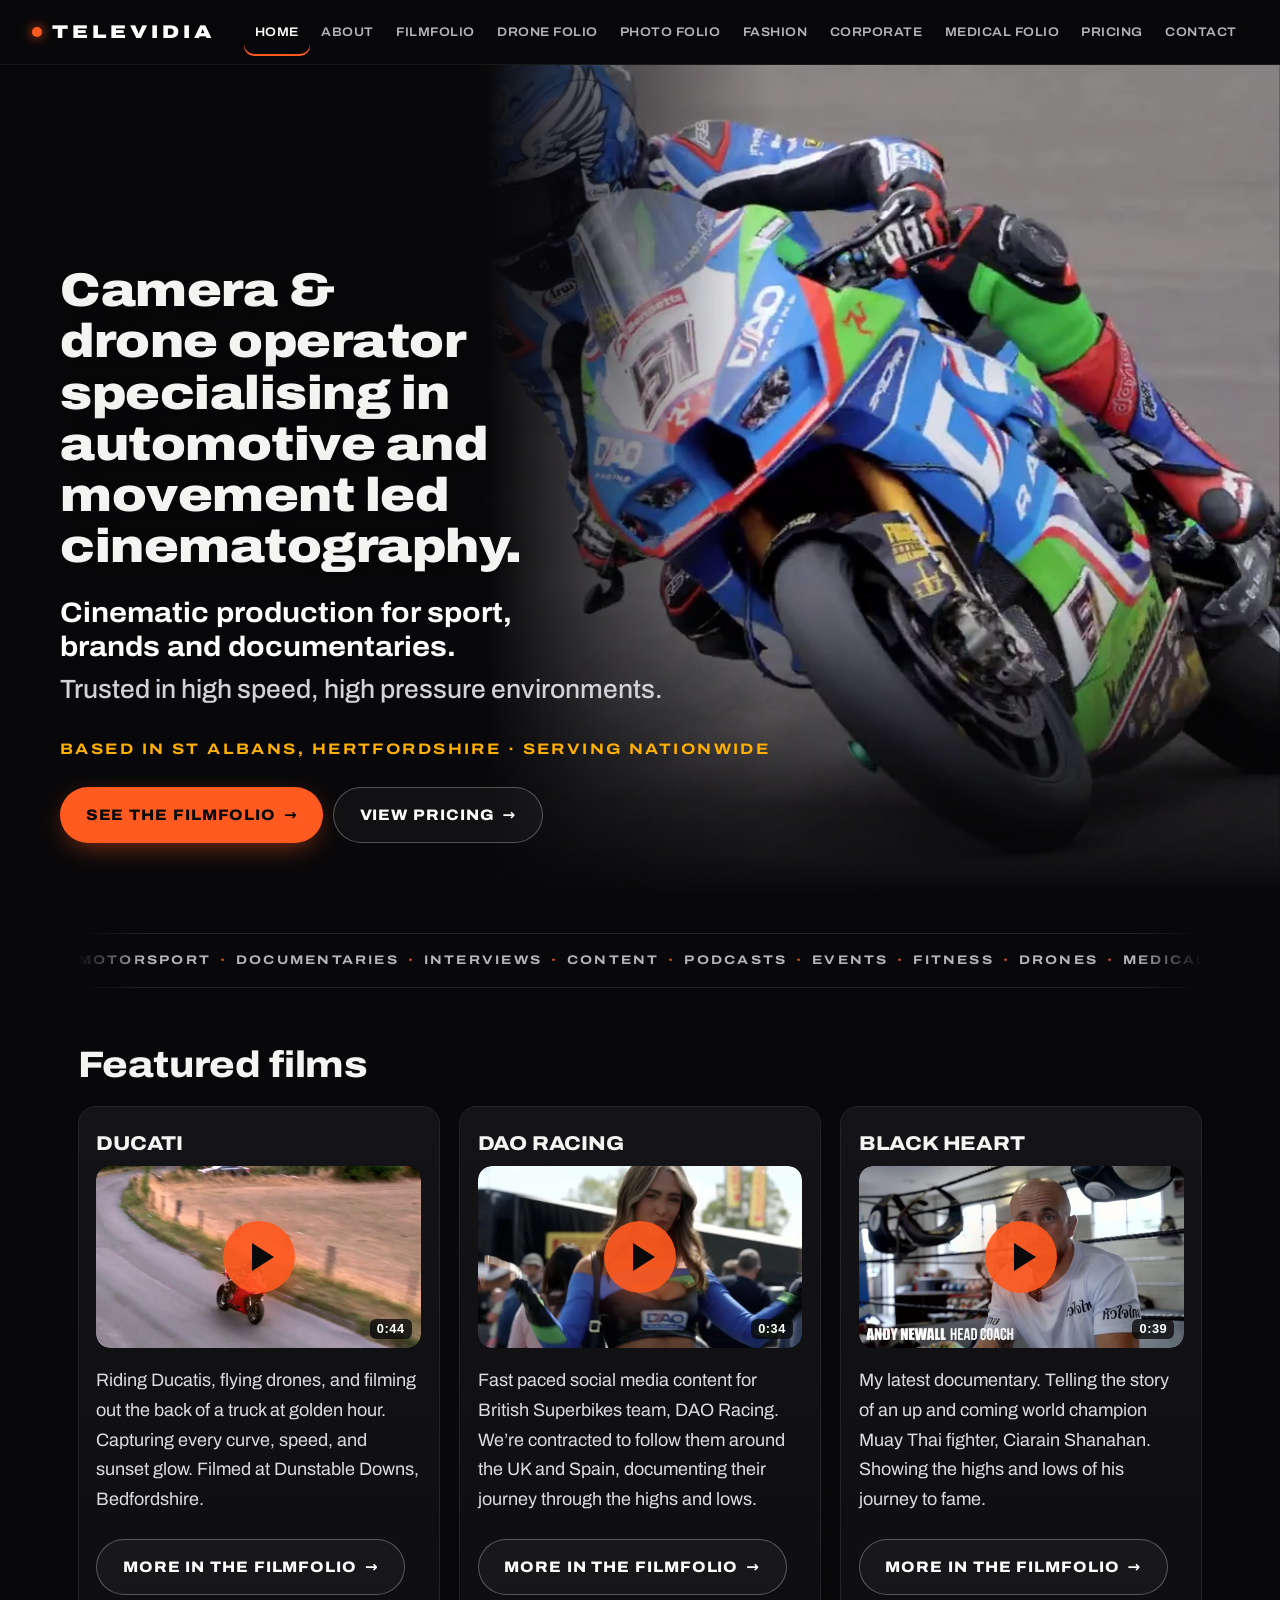
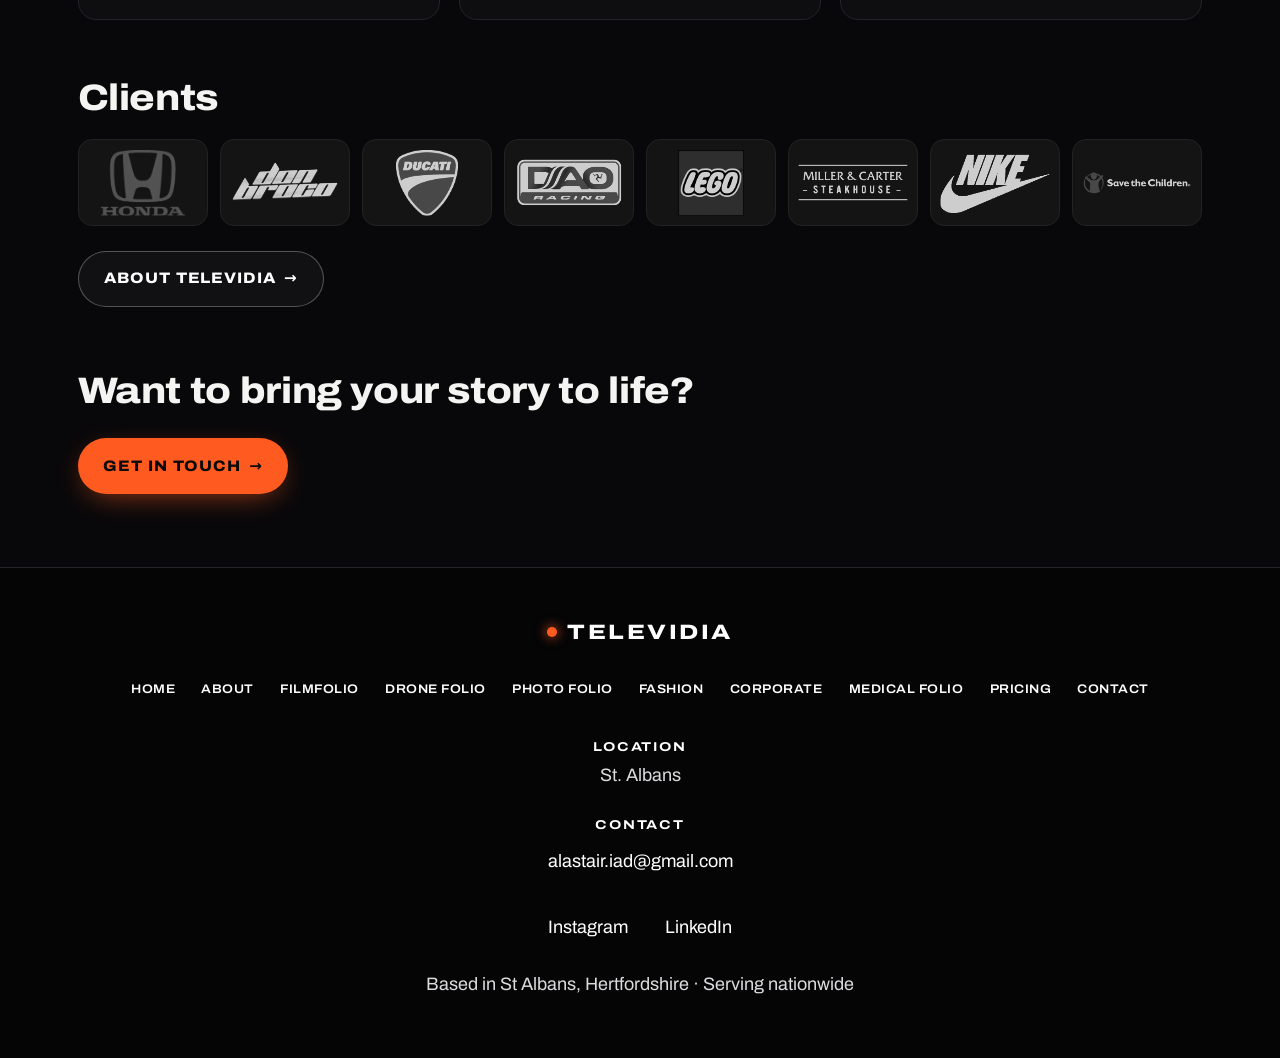
==== index.html @ 9fdba0b6 "Home: sharper 1600px desktop showreel (CRF 22, 3 MB) with a crossfaded seamless loop; phone reel loo" ====
<!doctype html>
<html lang="en-GB"><head><meta charset="utf-8">
<meta name="viewport" content="width=device-width,initial-scale=1">
<meta name="robots" content="noindex,nofollow">
<title>TELEVIDIA | Camera &amp; Drone Operator, St Albans</title><meta name="description" content="Camera &amp; drone operator specialising in automotive and movement led cinematography. Based in St Albans, Hertfordshire. Serving nationwide.">
<link rel="preload" href="fonts/archivo-var-latin.woff2" as="font" type="font/woff2" crossorigin><link rel="icon" href="favicon.svg" type="image/svg+xml"><link rel="icon" href="favicon.ico" sizes="32x32"><link rel="apple-touch-icon" href="apple-touch-icon.png"><meta name="theme-color" content="#08080a"><link rel="stylesheet" href="style.css"></head><body>
<header><a class="logo" href="index.html">TELEVIDIA</a><button class="menu-btn" aria-expanded="false" aria-controls="nav">Menu</button><nav id="nav"><a href="index.html" aria-current=page>Home</a><a href="about.html">About</a><a href="filmfolio.html">Filmfolio</a><a href="dronefolio.html">Drone Folio</a><a href="photofolio.html">Photo Folio</a><a href="fashion.html">Fashion</a><a href="corporate.html">Corporate</a><a href="medical.html">Medical Folio</a><a href="pricing.html">Pricing</a><a href="contact.html">Contact</a></nav></header>
<main><section class="hero"><picture><source media="(max-width:699px)" srcset="img/h/dao-hero-portrait-390.webp 390w, img/h/dao-hero-portrait-608.webp 608w" sizes="100vw"><img class="hero-img" src="img/h/dao-hero-1600.webp" srcset="img/h/dao-hero-960.webp 960w, img/h/dao-hero-1600.webp 1600w, img/h/dao-hero-1796.webp 1796w" sizes="100vw" alt="DAO Racing rider leaning into a corner, from the DAO Racing film" fetchpriority="high" data-parallax></picture><video class="hero-img hero-vid" muted loop playsinline preload="none" aria-hidden="true" tabindex="-1" data-parallax data-d="vid/hero-1600.mp4" data-m="vid/hero-432.mp4"></video><h1>Camera &amp; drone operator specialising in automotive and movement led cinematography.</h1>
<p>Cinematic production for sport, brands and documentaries.</p><p class="dk">Trusted in high speed, high pressure environments.</p>
<p class="dk"><strong>Based in St Albans, Hertfordshire · Serving nationwide</strong></p>
<p class="ctas"><a class="btn" href="filmfolio.html">See the Filmfolio</a><a class="btn alt" href="pricing.html">View pricing</a></p></section>
<div class="hero-more mb"><p>Trusted in high speed, high pressure environments.</p><p><strong>Based in St Albans, Hertfordshire · Serving nationwide</strong></p></div>
<p class="ticker"><span class="tk"><span>MOTORSPORT</span><span>DOCUMENTARIES</span><span>INTERVIEWS</span><span>CONTENT</span><span>PODCASTS</span><span>EVENTS</span><span>FITNESS</span><span>DRONES</span><span>MEDICAL</span><span>MUSIC VIDEOS</span><span>SURGICAL</span></span><span class="tk" aria-hidden="true"><span>MOTORSPORT</span><span>DOCUMENTARIES</span><span>INTERVIEWS</span><span>CONTENT</span><span>PODCASTS</span><span>EVENTS</span><span>FITNESS</span><span>DRONES</span><span>MEDICAL</span><span>MUSIC VIDEOS</span><span>SURGICAL</span></span></p><h2>Featured films</h2><div class="grid three swipe"><article class="card"><h3>DUCATI</h3><figure class="vid"><button type="button" class="play" data-hls="https://video.squarespace-cdn.com/content/v1/65ca7602ffe0b45e8ac0eb0a/61e1c468-16a9-4a8c-bca1-d8fa0ad6f551/playlist.m3u8" aria-label="Play film: DUCATI"><img src="img/v/61e1c468.webp" alt="" loading="lazy"><span class="pbtn" aria-hidden="true"></span><span class="rt"><span class="sr">Runtime </span>0:44</span></button></figure><p>Riding Ducatis, flying drones, and filming out the back of a truck at golden hour. Capturing every curve, speed, and sunset glow. Filmed at Dunstable Downs, Bedfordshire.</p><a class="btn alt" href="filmfolio.html#ducati">More in the Filmfolio</a></article><article class="card"><h3>DAO RACING</h3><figure class="vid"><button type="button" class="play" data-hls="https://video.squarespace-cdn.com/content/v1/65ca7602ffe0b45e8ac0eb0a/d75235c8-9ab8-4c36-8a42-52fb0134476e/playlist.m3u8" aria-label="Play film: DAO RACING"><img src="img/v/d75235c8.webp" alt="" loading="lazy"><span class="pbtn" aria-hidden="true"></span><span class="rt"><span class="sr">Runtime </span>0:34</span></button></figure><p>Fast paced social media content for British Superbikes team, DAO Racing. We’re contracted to follow them around the UK and Spain, documenting their journey through the highs and lows.</p><a class="btn alt" href="filmfolio.html#dao-racing">More in the Filmfolio</a></article><article class="card"><h3>BLACK HEART</h3><figure class="vid"><button type="button" class="play" data-hls="https://video.squarespace-cdn.com/content/v1/65ca7602ffe0b45e8ac0eb0a/2c492add-1ec2-42b2-8e9a-5308eb86bb9a/playlist.m3u8" aria-label="Play film: BLACK HEART"><img src="img/v/2c492add.webp" alt="" loading="lazy"><span class="pbtn" aria-hidden="true"></span><span class="rt"><span class="sr">Runtime </span>0:39</span></button></figure><p>My latest documentary. Telling the story of an up and coming world champion Muay Thai fighter, Ciarain Shanahan. Showing the highs and lows of his journey to fame.</p><a class="btn alt" href="filmfolio.html#black-heart">More in the Filmfolio</a></article></div><h2>Clients</h2><ul class="logos strip"><li><img src="img/honda-77a0.webp" alt="Honda" loading="lazy"></li><li><img src="img/don-broco-0eba.webp" alt="Don Broco" loading="lazy"></li><li><img src="img/ducati-red-logo-01ae.webp" alt="Ducati" loading="lazy"></li><li><img src="img/dao-8740.webp" alt="DAO" loading="lazy"></li><li><img src="img/lego-logo-svg-f697.webp" alt="LEGO" loading="lazy"></li><li><img src="img/miller-carter-logo-9831.webp" alt="Miller &amp; Carter" loading="lazy"></li><li><img src="img/nike-wht-ddf3.webp" alt="Nike" loading="lazy"></li><li><img src="img/stclogo-cd1c.webp" alt="Save the Children" loading="lazy"></li></ul><p><a class="btn alt" href="about.html">About TELEVIDIA</a></p><h2>Want to bring your story to life?</h2><p class="ctas"><a class="btn" href="contact.html">Get in touch</a></p></main>
<footer><a class="logo flogo" href="index.html">TELEVIDIA</a><nav class="fnav" aria-label="Footer"><a href="index.html">Home</a><a href="about.html">About</a><a href="filmfolio.html">Filmfolio</a><a href="dronefolio.html">Drone Folio</a><a href="photofolio.html">Photo Folio</a><a href="fashion.html">Fashion</a><a href="corporate.html">Corporate</a><a href="medical.html">Medical Folio</a><a href="pricing.html">Pricing</a><a href="contact.html">Contact</a></nav><p><strong>Location</strong><br>St. Albans</p><p><strong>Contact</strong><br><a href="mailto:alastair.iad@gmail.com">alastair.iad@gmail.com</a></p>
<p class="social"><a href="https://www.instagram.com/televidia_uk/">Instagram</a><a href="https://www.linkedin.com/in/alastair-dell-41767b195/">LinkedIn</a></p>
<p>Based in St Albans, Hertfordshire · Serving nationwide</p></footer>
<script>
(function(){var v=document.querySelector('.hero-vid');if(!v)return;var c=navigator.connection;if((c&&c.saveData)||matchMedia('(prefers-reduced-motion: reduce)').matches){v.remove();return}
function go(){v.src=matchMedia('(max-width:699px)').matches?v.dataset.m:v.dataset.d;v.muted=true;v.addEventListener('playing',function(){v.classList.add('on')},{once:true});var p=v.play();if(p&&p.catch)p.catch(function(){v.remove()})}
function idle(){'requestIdleCallback' in window?requestIdleCallback(go,{timeout:2000}):setTimeout(go,300)}
document.readyState==='complete'?idle():addEventListener('load',idle,{once:true})})();
document.querySelector('.menu-btn').onclick=function(){var o=document.body.classList.toggle('nav-open');this.setAttribute('aria-expanded',o)};
document.querySelectorAll('button.play').forEach(function(b){b.addEventListener('click',function(){var u=b.dataset.hls,v=document.createElement('video');v.controls=true;v.playsInline=true;v.autoplay=true;v.poster=b.querySelector('img').src;v.setAttribute('aria-label',b.getAttribute('aria-label').replace('Play film: ',''));
function nat(){v.src=u;v.play().catch(function(){})}
if(window.Hls){go()}else{var s=document.createElement('script');s.src='hls.light.min.js';s.onload=go;s.onerror=nat;document.head.appendChild(s)}
function go(){if(Hls.isSupported()){var h=new Hls();h.loadSource(u);h.attachMedia(v);h.on(Hls.Events.MANIFEST_PARSED,function(){v.play().catch(function(){})})}else if(v.canPlayType('application/vnd.apple.mpegurl')){nat()}}
b.replaceWith(v);v.focus();v.play&&v.play().catch(function(){})})});
</script><script>
(function(){var rm=window.matchMedia('(prefers-reduced-motion: reduce)');if(rm.matches||!('IntersectionObserver' in window))return;
var d=document.documentElement;d.classList.add('js-motion');
var els=document.querySelectorAll('main h2,main .card,main .vid,main>img,section>img,.gallery img,.logos li,.ticker,main>p,footer>p');
var io=new IntersectionObserver(function(es){es.forEach(function(e){if(e.isIntersecting){e.target.classList.add('in');io.unobserve(e.target)}})},{rootMargin:'0px',threshold:0});
els.forEach(function(el){if(el.closest('.hero'))return;var p=el.parentElement,i=Array.prototype.indexOf.call(p.children,el)%4;el.style.setProperty('--d',(i*.07)+'s');el.classList.add('rv');io.observe(el)});
var px=document.querySelectorAll('[data-parallax]'),tick=false;
function upd(){tick=false;var y=window.scrollY;px.forEach(function(el){if(y<innerHeight*1.2)el.style.transform='translate3d(0,'+(y*.25).toFixed(1)+'px,0)'})}
if(px.length){addEventListener('scroll',function(){if(!tick){tick=true;requestAnimationFrame(upd)}},{passive:true});upd()}
})();
</script>
</body></html>
---- style.css ----
@font-face{font-family:Archivo;src:url(fonts/archivo-var-latin.woff2) format("woff2");font-weight:400 900;font-stretch:62% 125%;font-display:swap}
:root{--bg:#08080a;--bg2:#111114;--line:#232329;--fg:#f4f4f2;--mut:#b4b4bb;--acc:#ff5a1f;--acc2:#ffb000;--r:14px;--ease:cubic-bezier(.2,.7,.2,1)}
*{box-sizing:border-box}html{-webkit-text-size-adjust:100%;overflow-x:clip;scroll-behavior:smooth}
body{margin:0;font:400 17px/1.65 Archivo,system-ui,-apple-system,Segoe UI,Roboto,sans-serif;background:var(--bg);color:var(--fg);overflow-wrap:break-word;overflow-x:clip;-webkit-font-smoothing:antialiased}
::selection{background:var(--acc);color:#000}
a{color:var(--acc2);text-underline-offset:.2em;transition:color .2s}a:hover{color:#fff}
:focus-visible{outline:3px solid var(--acc2);outline-offset:3px;border-radius:6px}
header{position:relative;z-index:20;background:rgba(8,8,10,.82);-webkit-backdrop-filter:blur(14px);backdrop-filter:blur(14px);padding:.5rem 1rem;border-bottom:1px solid rgba(255,255,255,.07);display:flex;align-items:center;justify-content:space-between;flex-wrap:wrap}
.logo{font-weight:900;font-stretch:125%;letter-spacing:.22em;text-decoration:none;color:#fff;font-size:1.15rem;display:inline-flex;align-items:center;min-height:48px}
.logo::before{content:"";width:10px;height:10px;border-radius:50%;background:var(--acc);margin-right:.6rem;box-shadow:0 0 12px var(--acc)}
.logo:hover{color:#fff}
nav{display:none;width:100%;flex-direction:column;gap:2px;padding:.5rem 0 .8rem}body.nav-open nav{display:flex}
nav a{color:var(--mut);text-decoration:none;padding:.6rem .9rem;border-radius:10px;min-height:48px;display:flex;align-items:center;font-weight:600;font-stretch:110%;letter-spacing:.04em;text-transform:uppercase;font-size:.9rem;transition:color .2s,background .2s}
nav a:hover{color:#fff;background:rgba(255,255,255,.06)}nav a[aria-current]{color:#fff;background:rgba(255,90,31,.14);box-shadow:inset 3px 0 0 var(--acc)}
.menu-btn{display:inline-flex;align-items:center;gap:.6rem;min-height:48px;min-width:48px;padding:0 1.1rem;font:inherit;font-weight:700;letter-spacing:.08em;text-transform:uppercase;font-size:.85rem;background:transparent;color:#fff;border:1px solid rgba(255,255,255,.2);border-radius:999px;cursor:pointer;transition:border-color .2s,background .2s}
.menu-btn::after{content:"";width:16px;height:10px;border-top:2px solid currentColor;border-bottom:2px solid currentColor;transition:transform .3s var(--ease)}
.menu-btn:hover{border-color:var(--acc)}body.nav-open .menu-btn::after{transform:scaleY(.2)}
main{max-width:1160px;margin:auto;padding:1.5rem 1.1rem 3rem}
h1,h2,h3{font-stretch:112%;line-height:1.08;letter-spacing:-.01em;margin:1.6em 0 .55em;text-wrap:balance}
h1{font-size:clamp(2.1rem,7.5vw,4.6rem);font-weight:900;margin-top:.6em}
h2{font-size:clamp(1.45rem,4.2vw,2.3rem);font-weight:800}h3{font-size:1.25rem;font-weight:800}
p,li{color:#dcdcdf}strong{color:#fff}
img{max-width:100%;height:auto;border-radius:var(--r);display:block}
main>img,section>img{width:100%;aspect-ratio:16/9;object-fit:cover;margin:1rem 0}
.btn{position:relative;display:inline-flex;align-items:center;justify-content:center;gap:.5rem;min-height:56px;padding:.9rem 1.6rem;background:var(--acc);color:#0a0a0a;font-weight:800;font-stretch:110%;letter-spacing:.06em;text-transform:uppercase;font-size:.95rem;text-decoration:none;border-radius:999px;width:100%;margin:.4rem 0;text-align:center;overflow:hidden;isolation:isolate;transition:transform .25s var(--ease),box-shadow .25s,background .25s,color .25s;box-shadow:0 8px 30px -10px rgba(255,90,31,.7)}
.btn::after{content:"→";transition:transform .25s var(--ease)}
.btn:hover{color:#0a0a0a;background:#ff7a45;transform:translateY(-2px);box-shadow:0 14px 40px -12px rgba(255,90,31,.9)}.btn:hover::after{transform:translateX(4px)}
.btn:active{transform:translateY(0) scale(.97)}
.btn.alt{background:rgba(255,255,255,.04);color:#fff;border:1px solid rgba(255,255,255,.28);box-shadow:none}
.btn.alt:hover{border-color:#fff;background:rgba(255,255,255,.1)}
.textlink{display:inline-flex;align-items:center;min-height:44px}
.ticker{font-size:.78rem;font-weight:700;font-stretch:120%;letter-spacing:.18em;color:var(--mut);border-block:1px solid var(--line);padding:1rem 0;margin:2.5rem 0}
.grid{display:grid;gap:1.2rem}
.card{position:relative;background:linear-gradient(180deg,#141418,#0e0e11);border:1px solid var(--line);padding:1.1rem;border-radius:calc(var(--r) + 4px);min-width:0;transition:transform .35s var(--ease),border-color .35s,box-shadow .35s}
.card:hover{border-color:rgba(255,90,31,.45);box-shadow:0 20px 50px -25px rgba(255,90,31,.45)}
.card h2,.card h3{margin-top:.4em}.card img{margin:.6rem 0}
.vid{margin:0 0 .8rem;border-radius:var(--r);overflow:hidden;background:#000}
.vid video,.vid iframe{width:100%;aspect-ratio:16/9;height:auto;border:0;background:#000;display:block}
.gallery{display:grid;grid-template-columns:repeat(2,minmax(0,1fr));gap:.6rem;margin:1.2rem 0}
.gallery img{width:100%;aspect-ratio:4/5;object-fit:cover;transition:transform .5s var(--ease),filter .5s;filter:saturate(.92)}
.gallery img:hover{transform:scale(1.025);filter:saturate(1.1)}
.logos{list-style:none;padding:0;display:grid;grid-template-columns:repeat(3,minmax(0,1fr));gap:.7rem}.logos li{min-width:0}
.logos img{width:100%;max-width:160px;margin:auto;background:#151519;border:1px solid var(--line);padding:.6rem;aspect-ratio:3/2;object-fit:contain;filter:grayscale(1) brightness(1.15);opacity:.8;transition:filter .3s,opacity .3s}
.logos img:hover{filter:none;opacity:1}
.hero-img{width:100%;aspect-ratio:16/9;object-fit:cover;margin:.5rem 0 1rem}
footer{border-top:1px solid var(--line);padding:2.5rem 1rem;text-align:center;color:var(--mut);background:#050506}
footer strong{font-stretch:120%;letter-spacing:.14em;text-transform:uppercase;font-size:.8rem;color:#fff}
footer a{display:inline-flex;align-items:center;justify-content:center;min-height:48px;padding:0 .9rem;color:#fff;text-decoration:none;border-radius:999px;transition:background .2s,color .2s}
footer a:hover{background:rgba(255,255,255,.08);color:var(--acc2)}.social{display:flex;justify-content:center;gap:.5rem;flex-wrap:wrap}
@media(hover:none){.card:hover{box-shadow:none}.btn:hover{transform:none}}
@media(min-width:700px){.btn{width:auto;margin-right:.6rem}.grid{grid-template-columns:repeat(2,minmax(0,1fr))}.grid.three{grid-template-columns:repeat(3,minmax(0,1fr))}.logos{grid-template-columns:repeat(5,minmax(0,1fr))}.logos.strip{grid-template-columns:repeat(8,minmax(0,1fr))}.gallery{grid-template-columns:repeat(4,minmax(0,1fr))}body{font-size:18px}}
@media(min-width:1100px){header{position:sticky;top:0;padding:.5rem 2rem;flex-wrap:nowrap}.menu-btn{display:none}nav{display:flex;flex-direction:row;width:auto;padding:0;gap:0}nav a{font-size:.78rem;padding:.5rem .7rem}nav a[aria-current]{box-shadow:inset 0 -2px 0 var(--acc);background:transparent}}
.hero{position:relative;isolation:isolate;margin:-1.5rem calc(50% - 50vw) 0;padding:0 1.1rem 2.5rem;min-height:min(92svh,900px);display:flex;flex-direction:column;justify-content:flex-end;overflow:hidden}
.hero>*:not(.hero-img){max-width:1160px;width:100%;margin-inline:auto}
.hero .hero-img{position:absolute;inset:0;width:100%;height:115%;max-width:none;aspect-ratio:auto;object-fit:cover;margin:0;border-radius:0;z-index:-2;will-change:transform}
.hero::before{content:"";position:absolute;inset:0;z-index:-1;background:linear-gradient(180deg,rgba(8,8,10,.35) 0%,rgba(8,8,10,.15) 35%,rgba(8,8,10,.85) 72%,var(--bg) 100%),radial-gradient(120% 80% at 0% 100%,rgba(255,90,31,.18),transparent 60%)}
.hero h1{font-size:clamp(2rem,6.6vw,4.4rem);max-width:17ch;margin:0 0 .5em;text-shadow:0 2px 30px rgba(0,0,0,.5)}
.hero p{font-size:1.05rem;margin:.2em 0}.hero .ctas{margin-top:1.2rem}
.banner{position:relative;height:clamp(240px,48vw,520px);overflow:hidden;isolation:isolate}
.banner img{position:absolute;inset:0;width:100%;height:118%;max-width:none;object-fit:cover;border-radius:0;will-change:transform}
.banner::after{content:"";position:absolute;inset:0;background:linear-gradient(180deg,rgba(8,8,10,.25),rgba(8,8,10,.55) 55%,var(--bg))}
main.has-banner{position:relative;margin-top:calc(-1 * clamp(110px,16vw,220px))}
main.has-banner>h1:first-child{margin-top:0;text-shadow:0 2px 30px rgba(0,0,0,.6)}
.hero h1{font-size:clamp(2rem,6vw,4.2rem)}
.hero h1+p{font-size:clamp(1.45rem,3.3vw,2.2rem);font-weight:700;font-stretch:108%;line-height:1.2;color:#fff;margin:0 0 .35em;max-width:26ch;text-wrap:balance}
.hero h1+p+p{font-size:clamp(1.2rem,2.5vw,1.65rem);font-weight:500;line-height:1.3;color:#d2d2d8;margin:0 0 1.1em}
.hero h1+p+p+p{font-size:clamp(.8rem,1.4vw,.95rem);font-stretch:118%;letter-spacing:.16em;text-transform:uppercase;color:var(--acc2);margin:0}
.hero h1+p+p+p strong{color:inherit}
.play{position:relative;display:block;width:100%;padding:0;border:0;background:#000;cursor:pointer;aspect-ratio:16/9;overflow:hidden;border-radius:var(--r)}
.play img{width:100%;height:100%;object-fit:cover;margin:0;border-radius:0;transition:transform .6s var(--ease),filter .4s}
.pbtn{position:absolute;left:50%;top:50%;width:72px;height:72px;margin:-36px 0 0 -36px;border-radius:50%;background:rgba(255,90,31,.92);box-shadow:0 10px 40px -8px rgba(255,90,31,.8);transition:transform .3s var(--ease),background .3s}
.pbtn::after{content:"";position:absolute;left:29px;top:22px;border-style:solid;border-width:14px 0 14px 22px;border-color:transparent transparent transparent #0a0a0a}
.play:hover img{transform:scale(1.04);filter:brightness(1.1)}.play:hover .pbtn{transform:scale(1.1);background:#ff7a45}.play:active .pbtn{transform:scale(.95)}
.js-motion .rv{opacity:0;transform:translateY(28px);transition:opacity .8s var(--ease),transform .8s var(--ease);transition-delay:var(--d,0s)}
.js-motion .rv.in{opacity:1;transform:none}
.js-motion .hero>*:not(.hero-img){animation:rise 1s var(--ease) both}
.js-motion .hero>*:nth-child(3){animation-delay:.08s}.js-motion .hero>*:nth-child(4){animation-delay:.16s}.js-motion .hero>*:nth-child(5){animation-delay:.24s}.js-motion .hero>*:nth-child(6){animation-delay:.32s}
@keyframes rise{from{opacity:0;transform:translateY(24px)}to{opacity:1;transform:none}}
@media(prefers-reduced-motion:reduce){html{scroll-behavior:auto}*,*::before,*::after{animation:none!important;transition:none!important}.js-motion .rv{opacity:1;transform:none}[data-parallax]{transform:none!important}}

.ticker{display:flex;flex-wrap:nowrap;white-space:nowrap;overflow-x:auto;scrollbar-width:none;gap:0;-webkit-overflow-scrolling:touch}
.ticker::-webkit-scrollbar{display:none}
.ticker span+span::before{content:"\00B7";margin:0 .7em;color:var(--acc)}
.play.tall{aspect-ratio:9/16}
.vid.tall{max-width:300px;margin-inline:auto}
@media(min-width:700px){.tallcard{grid-column:1/-1;display:grid;grid-template-columns:260px 1fr;gap:1.5rem;align-items:center}.tallcard .vid.tall{margin:0;max-width:none}}
.card{transition:transform .35s ease,border-color .3s,box-shadow .3s}
.card .play img{transition:transform .6s ease}
@media(hover:hover){.card:hover,.js-motion .card.rv.in:hover{transform:translateY(-4px)}.card:hover .play img{transform:scale(1.05)}}
footer .flogo{font-size:1.3rem;font-weight:800;letter-spacing:.12em}
.fnav{display:flex;flex-wrap:wrap;justify-content:center;gap:.25rem;margin:.6rem 0 1rem}
@media(max-width:699px){.grid.three.swipe{display:flex;overflow-x:auto;scroll-snap-type:x mandatory;gap:1rem;padding-bottom:.6rem;margin-inline:-1rem;padding-inline:1rem;scroll-padding-inline:1rem}
.grid.three.swipe>*{flex:0 0 82%;scroll-snap-align:start}}

@media(max-width:699px){.hero::before{background:linear-gradient(180deg,rgba(8,8,10,.45) 0%,rgba(8,8,10,.55) 18%,rgba(8,8,10,.86) 40%,rgba(8,8,10,.94) 65%,var(--bg) 100%)}.hero .hero-img{object-position:50% 0;height:62%}.hero h1{text-shadow:0 2px 18px rgba(0,0,0,.85)}}
.ticker{display:flex;overflow:hidden;white-space:nowrap;-webkit-mask:linear-gradient(90deg,transparent,#000 6%,#000 94%,transparent)}
.ticker .tk{display:flex;flex:none;animation:tk 60s linear infinite}
.ticker .tk span::after{content:"\00B7";margin:0 .7em;color:var(--acc)}
.ticker .tk span+span::before{content:none}
@keyframes tk{to{transform:translateX(-100%)}}
@media(prefers-reduced-motion:reduce){.ticker{flex-wrap:wrap;white-space:normal;-webkit-mask:none}.ticker .tk{flex-wrap:wrap;animation:none}.ticker .tk[aria-hidden]{display:none}.ticker .tk span:last-child::after{content:none}}
.ticker .tk+.tk::before{content:none}
@media(prefers-reduced-motion:reduce){.ticker .tk{flex:1 1 100%;justify-content:center;row-gap:.3em}}
@media(max-width:699px){.hero::before{background:linear-gradient(180deg,rgba(8,8,10,.4) 0%,rgba(8,8,10,.78) 20%,rgba(8,8,10,.9) 38%,rgba(8,8,10,.95) 65%,var(--bg) 100%)}}

/* r4 hero */
.hero>picture{display:contents}
.hero::before{background:linear-gradient(180deg,rgba(8,8,10,.25) 0%,transparent 22%,transparent 50%,rgba(8,8,10,.7) 78%,var(--bg) 100%)!important}
.hero-more{margin:1.2rem 0 0}.hero-more p{margin:.2em 0}.hero-more p:first-child{font-size:1.2rem;font-weight:500;color:#d2d2d8}
.hero-more strong{font-size:.85rem;font-stretch:118%;letter-spacing:.16em;text-transform:uppercase;color:var(--acc2)}
@media(min-width:700px){.mb{display:none}
.hero .hero-img{left:34%;width:66%;object-position:50% 30%}
.hero::before{background:linear-gradient(90deg,var(--bg) 0%,var(--bg) 33%,rgba(8,8,10,.6) 42%,transparent 58%),linear-gradient(180deg,transparent 60%,var(--bg) 100%)!important}
.hero h1{max-width:12ch;font-size:clamp(2rem,4.6vw,3.6rem)}.hero h1+p{max-width:22ch}}
@media(max-width:699px){.dk{display:none}.hero .hero-img{height:100%;object-position:50% 0}
.hero::before{background:linear-gradient(180deg,transparent 0%,transparent 45%,rgba(8,8,10,.75) 68%,var(--bg) 96%)!important}
.hero h1{text-shadow:0 2px 14px rgba(0,0,0,.7)}}
@media(min-width:700px){.hero>h1:not(.hero-img),.hero>h1+p:not(.hero-img){max-width:12ch;margin-left:max(0px,calc((100% - 1160px)/2));margin-right:auto}.hero>h1+p:not(.hero-img){max-width:24ch}
.hero::before{background:linear-gradient(90deg,var(--bg) 0%,rgba(8,8,10,.92) 30%,rgba(8,8,10,.5) 44%,transparent 62%),linear-gradient(180deg,transparent 60%,var(--bg) 100%)!important}}
@media(max-width:699px){.hero::before{background:linear-gradient(180deg,transparent 0%,transparent 30%,rgba(8,8,10,.6) 46%,rgba(8,8,10,.85) 70%,var(--bg) 96%)!important}}
@media(min-width:700px){.hero>h1:not(.hero-img){max-width:min(46vw,600px);font-size:clamp(2rem,3.7vw,3.3rem);hyphens:none;overflow-wrap:normal}.hero>h1+p:not(.hero-img){max-width:min(44vw,560px);font-size:clamp(1.3rem,2.2vw,1.8rem)}.hero .hero-img{left:38%;width:62%}}
@media(min-width:700px){.hero::before{background:linear-gradient(90deg,var(--bg) 0%,var(--bg) 38%,rgba(8,8,10,.55) 47%,transparent 60%),linear-gradient(180deg,transparent 62%,var(--bg) 100%)!important}}

.play{position:relative}.rt{position:absolute;right:.6rem;bottom:.6rem;background:rgba(8,8,10,.78);color:#fff;font-size:.8rem;font-weight:600;letter-spacing:.04em;padding:.2em .55em;border-radius:6px;font-variant-numeric:tabular-nums}
.sr{position:absolute;width:1px;height:1px;overflow:hidden;clip:rect(0 0 0 0);white-space:nowrap}
@media(min-width:700px){.grid{grid-auto-flow:dense}.tallcard{grid-column:2;grid-row:2/span 2;display:flex;flex-direction:column;justify-content:center}.tallcard .vid.tall{max-width:330px;margin:0 auto}}
@media(max-width:699px){.fnav{display:grid;grid-template-columns:1fr 1fr;gap:.1rem .5rem;max-width:360px;margin-inline:auto}.fnav a{justify-content:flex-start;padding:0 .6rem}}
@media(min-width:700px){.tallcard .vid.tall{width:100%}.tallcard .play.tall{width:100%}}
.vid.tall video{width:100%;height:auto;aspect-ratio:9/16;object-fit:cover}

.hero .hero-vid{opacity:0;transition:opacity .8s ease;pointer-events:none}.hero .hero-vid.on{opacity:1}
@media(prefers-reduced-motion:reduce){.hero .hero-vid{display:none}}
@media(min-width:700px){.hero>h1:not(.hero-img){max-width:min(46vw,520px)}}
@media(max-width:699px){.hero::before{background:linear-gradient(180deg,transparent 0%,transparent 26%,rgba(8,8,10,.68) 42%,rgba(8,8,10,.9) 64%,var(--bg) 92%)!important}}
@media(min-width:700px){.tallcard{justify-content:flex-start}.tallcard .vid.tall{max-width:none;width:100%;flex:1 1 0;min-height:0;display:flex}.tallcard .play.tall{aspect-ratio:auto;height:100%}.tallcard .vid.tall video{aspect-ratio:auto;height:100%;object-fit:contain}}
@media(max-width:699px){.hero::before{background:linear-gradient(180deg,rgba(8,8,10,.3) 0%,rgba(8,8,10,.5) 28%,rgba(8,8,10,.82) 42%,rgba(8,8,10,.92) 62%,var(--bg) 92%)!important}}
@keyframes rise2{from{opacity:.6;transform:translateY(8px)}to{opacity:1;transform:none}}
.js-motion .hero>*:not(.hero-img){animation:rise2 .3s ease-out both}
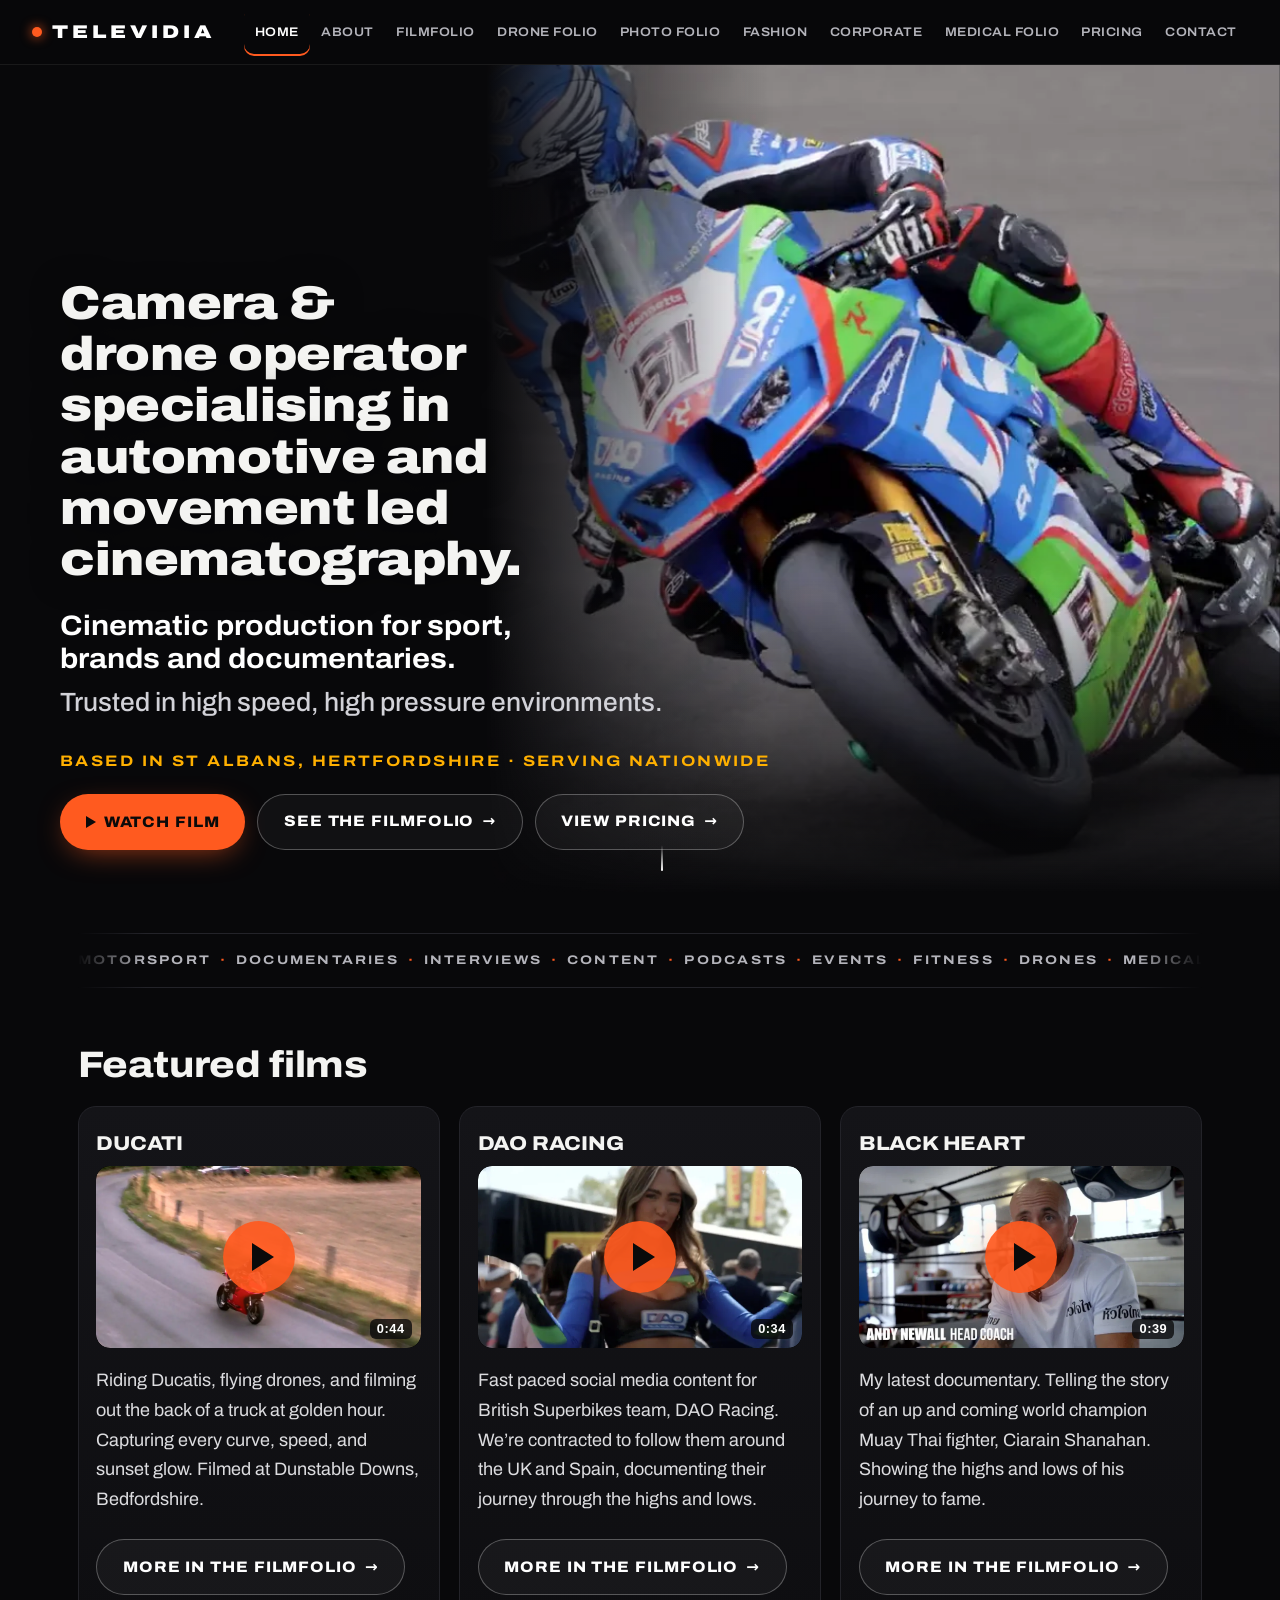
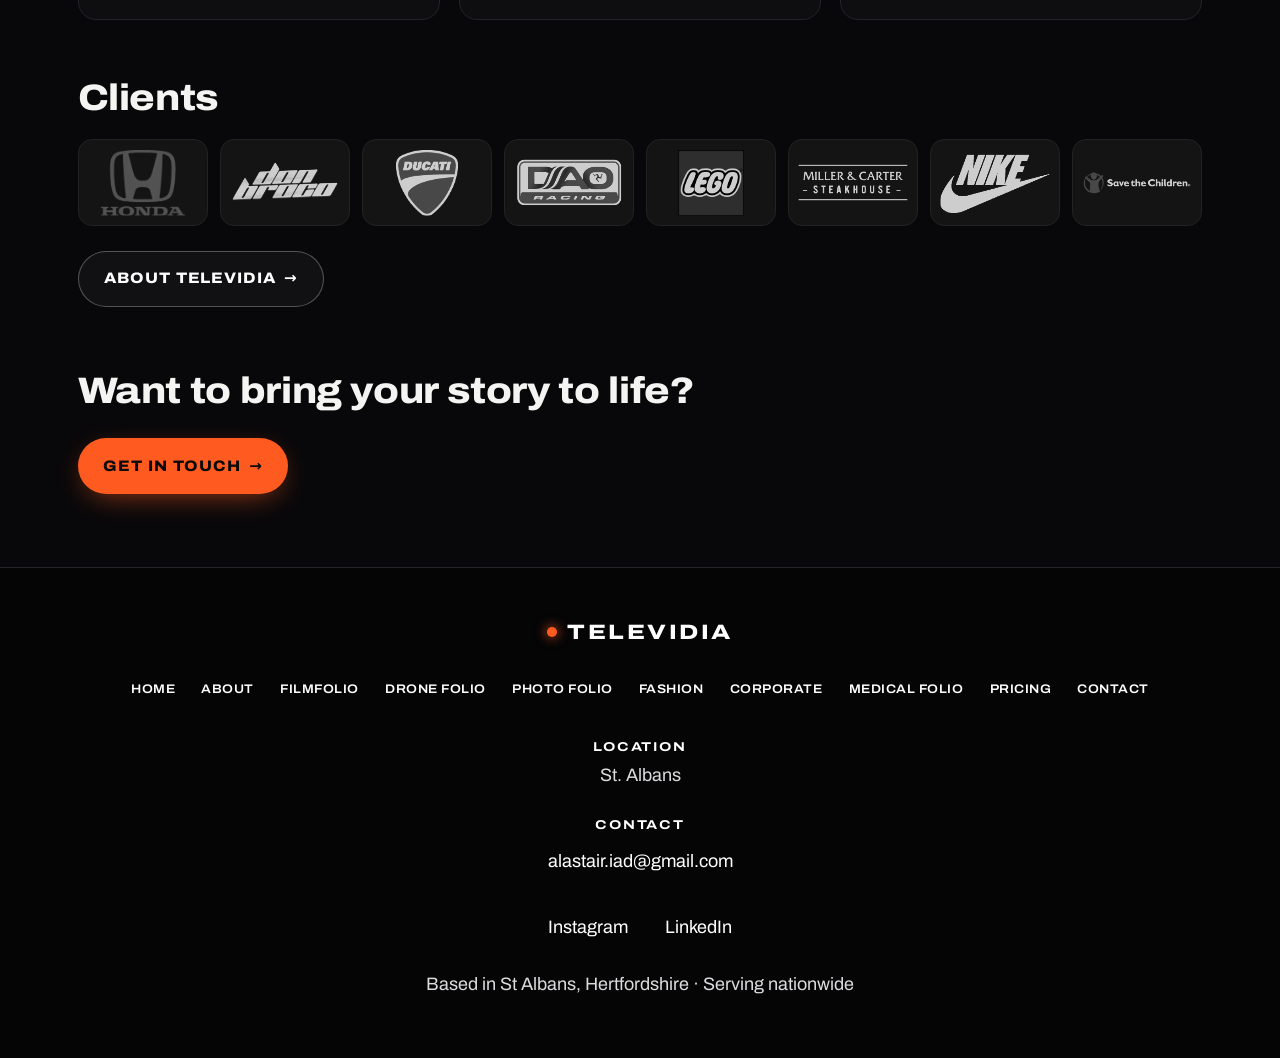
==== commit 30f90321: "Home: Watch film button opens the DAO Racing film full screen with sound, scroll cue; Drone Folio de" ====
--- a/index.html
+++ b/index.html
@@ -5,26 +5,32 @@
 <title>TELEVIDIA | Camera &amp; Drone Operator, St Albans</title><meta name="description" content="Camera &amp; drone operator specialising in automotive and movement led cinematography. Based in St Albans, Hertfordshire. Serving nationwide.">
 <link rel="preload" href="fonts/archivo-var-latin.woff2" as="font" type="font/woff2" crossorigin><link rel="icon" href="favicon.svg" type="image/svg+xml"><link rel="icon" href="favicon.ico" sizes="32x32"><link rel="apple-touch-icon" href="apple-touch-icon.png"><meta name="theme-color" content="#08080a"><link rel="stylesheet" href="style.css"></head><body>
 <header><a class="logo" href="index.html">TELEVIDIA</a><button class="menu-btn" aria-expanded="false" aria-controls="nav">Menu</button><nav id="nav"><a href="index.html" aria-current=page>Home</a><a href="about.html">About</a><a href="filmfolio.html">Filmfolio</a><a href="dronefolio.html">Drone Folio</a><a href="photofolio.html">Photo Folio</a><a href="fashion.html">Fashion</a><a href="corporate.html">Corporate</a><a href="medical.html">Medical Folio</a><a href="pricing.html">Pricing</a><a href="contact.html">Contact</a></nav></header>
-<main><section class="hero"><picture><source media="(max-width:699px)" srcset="img/h/dao-hero-portrait-390.webp 390w, img/h/dao-hero-portrait-608.webp 608w" sizes="100vw"><img class="hero-img" src="img/h/dao-hero-1600.webp" srcset="img/h/dao-hero-960.webp 960w, img/h/dao-hero-1600.webp 1600w, img/h/dao-hero-1796.webp 1796w" sizes="100vw" alt="DAO Racing rider leaning into a corner, from the DAO Racing film" fetchpriority="high" data-parallax></picture><video class="hero-img hero-vid" muted loop playsinline preload="none" aria-hidden="true" tabindex="-1" data-parallax data-d="vid/hero-1600.mp4" data-m="vid/hero-432.mp4"></video><h1>Camera &amp; drone operator specialising in automotive and movement led cinematography.</h1>
+<main><section class="hero"><picture><source media="(max-width:699px)" srcset="img/h/dao-hero-portrait-390.webp 390w, img/h/dao-hero-portrait-608.webp 608w" sizes="100vw"><img class="hero-img" src="img/h/dao-hero-1600.webp" srcset="img/h/dao-hero-960.webp 960w, img/h/dao-hero-1600.webp 1600w, img/h/dao-hero-1796.webp 1796w" sizes="100vw" alt="DAO Racing rider leaning into a corner, from the DAO Racing film" fetchpriority="high" data-parallax></picture><video class="hero-img hero-vid" muted loop playsinline preload="none" aria-hidden="true" tabindex="-1" data-parallax data-av1="vid/hero-1920-av1.mp4" data-d="vid/hero-1920.mp4" data-m="vid/hero-432.mp4"></video><h1>Camera &amp; drone operator specialising in automotive and movement led cinematography.</h1>
 <p>Cinematic production for sport, brands and documentaries.</p><p class="dk">Trusted in high speed, high pressure environments.</p>
 <p class="dk"><strong>Based in St Albans, Hertfordshire · Serving nationwide</strong></p>
-<p class="ctas"><a class="btn" href="filmfolio.html">See the Filmfolio</a><a class="btn alt" href="pricing.html">View pricing</a></p></section>
-<div class="hero-more mb"><p>Trusted in high speed, high pressure environments.</p><p><strong>Based in St Albans, Hertfordshire · Serving nationwide</strong></p></div>
+<p class="ctas"><button type="button" class="btn watch" data-hls="https://video.squarespace-cdn.com/content/v1/65ca7602ffe0b45e8ac0eb0a/d75235c8-9ab8-4c36-8a42-52fb0134476e/playlist.m3u8" data-title="DAO Racing film">Watch film</button><a class="btn alt" href="filmfolio.html">See the Filmfolio</a><a class="btn alt" href="pricing.html">View pricing</a></p><a class="cue" href="#after-hero" aria-label="Scroll to content"><span aria-hidden="true"></span></a></section>
+<div id="after-hero"></div><div class="hero-more mb"><p>Trusted in high speed, high pressure environments.</p><p><strong>Based in St Albans, Hertfordshire · Serving nationwide</strong></p></div>
 <p class="ticker"><span class="tk"><span>MOTORSPORT</span><span>DOCUMENTARIES</span><span>INTERVIEWS</span><span>CONTENT</span><span>PODCASTS</span><span>EVENTS</span><span>FITNESS</span><span>DRONES</span><span>MEDICAL</span><span>MUSIC VIDEOS</span><span>SURGICAL</span></span><span class="tk" aria-hidden="true"><span>MOTORSPORT</span><span>DOCUMENTARIES</span><span>INTERVIEWS</span><span>CONTENT</span><span>PODCASTS</span><span>EVENTS</span><span>FITNESS</span><span>DRONES</span><span>MEDICAL</span><span>MUSIC VIDEOS</span><span>SURGICAL</span></span></p><h2>Featured films</h2><div class="grid three swipe"><article class="card"><h3>DUCATI</h3><figure class="vid"><button type="button" class="play" data-hls="https://video.squarespace-cdn.com/content/v1/65ca7602ffe0b45e8ac0eb0a/61e1c468-16a9-4a8c-bca1-d8fa0ad6f551/playlist.m3u8" aria-label="Play film: DUCATI"><img src="img/v/61e1c468.webp" alt="" loading="lazy"><span class="pbtn" aria-hidden="true"></span><span class="rt"><span class="sr">Runtime </span>0:44</span></button></figure><p>Riding Ducatis, flying drones, and filming out the back of a truck at golden hour. Capturing every curve, speed, and sunset glow. Filmed at Dunstable Downs, Bedfordshire.</p><a class="btn alt" href="filmfolio.html#ducati">More in the Filmfolio</a></article><article class="card"><h3>DAO RACING</h3><figure class="vid"><button type="button" class="play" data-hls="https://video.squarespace-cdn.com/content/v1/65ca7602ffe0b45e8ac0eb0a/d75235c8-9ab8-4c36-8a42-52fb0134476e/playlist.m3u8" aria-label="Play film: DAO RACING"><img src="img/v/d75235c8.webp" alt="" loading="lazy"><span class="pbtn" aria-hidden="true"></span><span class="rt"><span class="sr">Runtime </span>0:34</span></button></figure><p>Fast paced social media content for British Superbikes team, DAO Racing. We’re contracted to follow them around the UK and Spain, documenting their journey through the highs and lows.</p><a class="btn alt" href="filmfolio.html#dao-racing">More in the Filmfolio</a></article><article class="card"><h3>BLACK HEART</h3><figure class="vid"><button type="button" class="play" data-hls="https://video.squarespace-cdn.com/content/v1/65ca7602ffe0b45e8ac0eb0a/2c492add-1ec2-42b2-8e9a-5308eb86bb9a/playlist.m3u8" aria-label="Play film: BLACK HEART"><img src="img/v/2c492add.webp" alt="" loading="lazy"><span class="pbtn" aria-hidden="true"></span><span class="rt"><span class="sr">Runtime </span>0:39</span></button></figure><p>My latest documentary. Telling the story of an up and coming world champion Muay Thai fighter, Ciarain Shanahan. Showing the highs and lows of his journey to fame.</p><a class="btn alt" href="filmfolio.html#black-heart">More in the Filmfolio</a></article></div><h2>Clients</h2><ul class="logos strip"><li><img src="img/honda-77a0.webp" alt="Honda" loading="lazy"></li><li><img src="img/don-broco-0eba.webp" alt="Don Broco" loading="lazy"></li><li><img src="img/ducati-red-logo-01ae.webp" alt="Ducati" loading="lazy"></li><li><img src="img/dao-8740.webp" alt="DAO" loading="lazy"></li><li><img src="img/lego-logo-svg-f697.webp" alt="LEGO" loading="lazy"></li><li><img src="img/miller-carter-logo-9831.webp" alt="Miller &amp; Carter" loading="lazy"></li><li><img src="img/nike-wht-ddf3.webp" alt="Nike" loading="lazy"></li><li><img src="img/stclogo-cd1c.webp" alt="Save the Children" loading="lazy"></li></ul><p><a class="btn alt" href="about.html">About TELEVIDIA</a></p><h2>Want to bring your story to life?</h2><p class="ctas"><a class="btn" href="contact.html">Get in touch</a></p></main>
 <footer><a class="logo flogo" href="index.html">TELEVIDIA</a><nav class="fnav" aria-label="Footer"><a href="index.html">Home</a><a href="about.html">About</a><a href="filmfolio.html">Filmfolio</a><a href="dronefolio.html">Drone Folio</a><a href="photofolio.html">Photo Folio</a><a href="fashion.html">Fashion</a><a href="corporate.html">Corporate</a><a href="medical.html">Medical Folio</a><a href="pricing.html">Pricing</a><a href="contact.html">Contact</a></nav><p><strong>Location</strong><br>St. Albans</p><p><strong>Contact</strong><br><a href="mailto:alastair.iad@gmail.com">alastair.iad@gmail.com</a></p>
 <p class="social"><a href="https://www.instagram.com/televidia_uk/">Instagram</a><a href="https://www.linkedin.com/in/alastair-dell-41767b195/">LinkedIn</a></p>
 <p>Based in St Albans, Hertfordshire · Serving nationwide</p></footer>
 <script>
 (function(){var v=document.querySelector('.hero-vid');if(!v)return;var c=navigator.connection;if((c&&c.saveData)||matchMedia('(prefers-reduced-motion: reduce)').matches){v.remove();return}
-function go(){v.src=matchMedia('(max-width:699px)').matches?v.dataset.m:v.dataset.d;v.muted=true;v.addEventListener('playing',function(){v.classList.add('on')},{once:true});var p=v.play();if(p&&p.catch)p.catch(function(){v.remove()})}
+function go(){if(matchMedia('(max-width:699px)').matches){v.src=v.dataset.m}else{[[v.dataset.av1,'video/mp4; codecs="av01.0.08M.10"'],[v.dataset.d,'video/mp4; codecs="avc1.640028"']].forEach(function(x){var s=document.createElement('source');s.src=x[0];s.type=x[1];v.appendChild(s)});v.load()}v.muted=true;v.addEventListener('playing',function(){v.classList.add('on')},{once:true});var p=v.play();if(p&&p.catch)p.catch(function(){v.remove()})}
 function idle(){'requestIdleCallback' in window?requestIdleCallback(go,{timeout:2000}):setTimeout(go,300)}
 document.readyState==='complete'?idle():addEventListener('load',idle,{once:true})})();
 document.querySelector('.menu-btn').onclick=function(){var o=document.body.classList.toggle('nav-open');this.setAttribute('aria-expanded',o)};
-document.querySelectorAll('button.play').forEach(function(b){b.addEventListener('click',function(){var u=b.dataset.hls,v=document.createElement('video');v.controls=true;v.playsInline=true;v.autoplay=true;v.poster=b.querySelector('img').src;v.setAttribute('aria-label',b.getAttribute('aria-label').replace('Play film: ',''));
-function nat(){v.src=u;v.play().catch(function(){})}
-if(window.Hls){go()}else{var s=document.createElement('script');s.src='hls.light.min.js';s.onload=go;s.onerror=nat;document.head.appendChild(s)}
-function go(){if(Hls.isSupported()){var h=new Hls();h.loadSource(u);h.attachMedia(v);h.on(Hls.Events.MANIFEST_PARSED,function(){v.play().catch(function(){})})}else if(v.canPlayType('application/vnd.apple.mpegurl')){nat()}}
-b.replaceWith(v);v.focus();v.play&&v.play().catch(function(){})})});
+function attach(v,u){function nat(){v.src=u;v.play().catch(function(){})}
+function go(){if(Hls.isSupported()){var h=new Hls();h.loadSource(u);h.attachMedia(v);h.on(Hls.Events.MANIFEST_PARSED,function(){v.play().catch(function(){})});v._h=h}else if(v.canPlayType('application/vnd.apple.mpegurl')){nat()}}
+if(window.Hls){go()}else{var s=document.createElement('script');s.src='hls.light.min.js';s.onload=go;s.onerror=nat;document.head.appendChild(s)}}
+document.querySelectorAll('button.play').forEach(function(b){b.addEventListener('click',function(){var v=document.createElement('video');v.controls=true;v.playsInline=true;v.autoplay=true;v.poster=b.querySelector('img').src;v.setAttribute('aria-label',b.getAttribute('aria-label').replace('Play film: ',''));
+attach(v,b.dataset.hls);b.replaceWith(v);v.focus();v.play&&v.play().catch(function(){})})});
+document.querySelectorAll('.watch').forEach(function(b){b.addEventListener('click',function(){var hv=document.querySelector('.hero-vid');hv&&hv.pause();var d=document.createElement('div');d.className='lb';d.setAttribute('role','dialog');d.setAttribute('aria-modal','true');d.setAttribute('aria-label',b.dataset.title);var c=document.createElement('button');c.type='button';c.className='lb-x';c.setAttribute('aria-label','Close film');c.textContent='×';var v=document.createElement('video');v.controls=true;v.playsInline=true;v.autoplay=true;v.setAttribute('aria-label',b.dataset.title);d.appendChild(v);d.appendChild(c);document.body.appendChild(d);document.body.classList.add('lb-open');
+function close(){if(!d.parentNode)return;v.pause();v._h&&v._h.destroy();d.remove();document.body.classList.remove('lb-open');document.removeEventListener('keydown',k);if(document.fullscreenElement)document.exitFullscreen().catch(function(){});hv&&hv.play().catch(function(){});b.focus()}
+function k(e){if(e.key==='Escape')close()}
+c.onclick=close;document.addEventListener('keydown',k);document.addEventListener('fullscreenchange',function f(){if(!document.fullscreenElement){document.removeEventListener('fullscreenchange',f);close()}});
+attach(v,b.dataset.hls);if(d.requestFullscreen)d.requestFullscreen().catch(function(){});c.focus();v.play().catch(function(){})})});
+document.querySelectorAll('.dgrid .card>p').forEach(function(p){p.classList.add('cl');if(p.scrollHeight<=p.clientHeight+2){p.classList.remove('cl');return}var m=document.createElement('button');m.type='button';m.className='more';m.textContent='More';m.setAttribute('aria-expanded','false');m.onclick=function(){var o=p.classList.toggle('cl');m.textContent=o?'More':'Less';m.setAttribute('aria-expanded',!o)};p.after(m)});
 </script><script>
 (function(){var rm=window.matchMedia('(prefers-reduced-motion: reduce)');if(rm.matches||!('IntersectionObserver' in window))return;
 var d=document.documentElement;d.classList.add('js-motion');
--- a/style.css
+++ b/style.css
@@ -136,3 +136,17 @@
 @media(max-width:699px){.hero::before{background:linear-gradient(180deg,rgba(8,8,10,.3) 0%,rgba(8,8,10,.5) 28%,rgba(8,8,10,.82) 42%,rgba(8,8,10,.92) 62%,var(--bg) 92%)!important}}
 @keyframes rise2{from{opacity:.6;transform:translateY(8px)}to{opacity:1;transform:none}}
 .js-motion .hero>*:not(.hero-img){animation:rise2 .3s ease-out both}
+button.btn{font-family:inherit;border:0;cursor:pointer}
+.btn.watch::after{content:none}.btn.watch::before{content:"";width:0;height:0;border-style:solid;border-width:.42em 0 .42em .7em;border-color:transparent transparent transparent currentColor}
+@media(min-width:700px){.hero .ctas{display:flex;flex-wrap:wrap;gap:.75rem}.hero .ctas .btn{width:auto;margin:0}}
+.hero .cue{position:absolute;left:50%;bottom:.6rem;transform:translateX(-50%);width:44px;height:44px;display:flex;align-items:flex-start;justify-content:center;max-width:none;margin:0;opacity:.7}
+.hero .cue span{width:2px;height:26px;margin-top:6px;border-radius:2px;background:linear-gradient(180deg,transparent,#fff);animation:cue 2.2s ease-in-out infinite}
+@keyframes cue{0%{transform:translateY(-6px);opacity:0}40%{opacity:1}100%{transform:translateY(8px);opacity:0}}
+@media(prefers-reduced-motion:reduce){.hero .cue span{animation:none}}
+@media(max-width:699px){.hero .cue{display:none}}
+.lb{position:fixed;inset:0;z-index:1000;background:#000;display:flex;align-items:center;justify-content:center}.lb video{width:100%;height:100%;max-height:100vh;object-fit:contain;aspect-ratio:auto}
+.lb-x{position:absolute;top:.75rem;right:.75rem;width:48px;height:48px;border-radius:50%;border:1px solid rgba(255,255,255,.35);background:rgba(8,8,10,.7);color:#fff;font-size:1.8rem;line-height:1;cursor:pointer}
+body.lb-open{overflow:hidden}
+.dgrid .card>p.cl{display:-webkit-box;-webkit-line-clamp:3;-webkit-box-orient:vertical;overflow:hidden}
+.dgrid .more{min-height:44px;min-width:44px;padding:0 .2rem;background:none;border:0;color:var(--acc2);font:inherit;font-weight:700;letter-spacing:.06em;text-transform:uppercase;font-size:.8rem;cursor:pointer;align-self:flex-start}
+.dgrid .more:focus-visible{outline:2px solid var(--acc);outline-offset:2px}
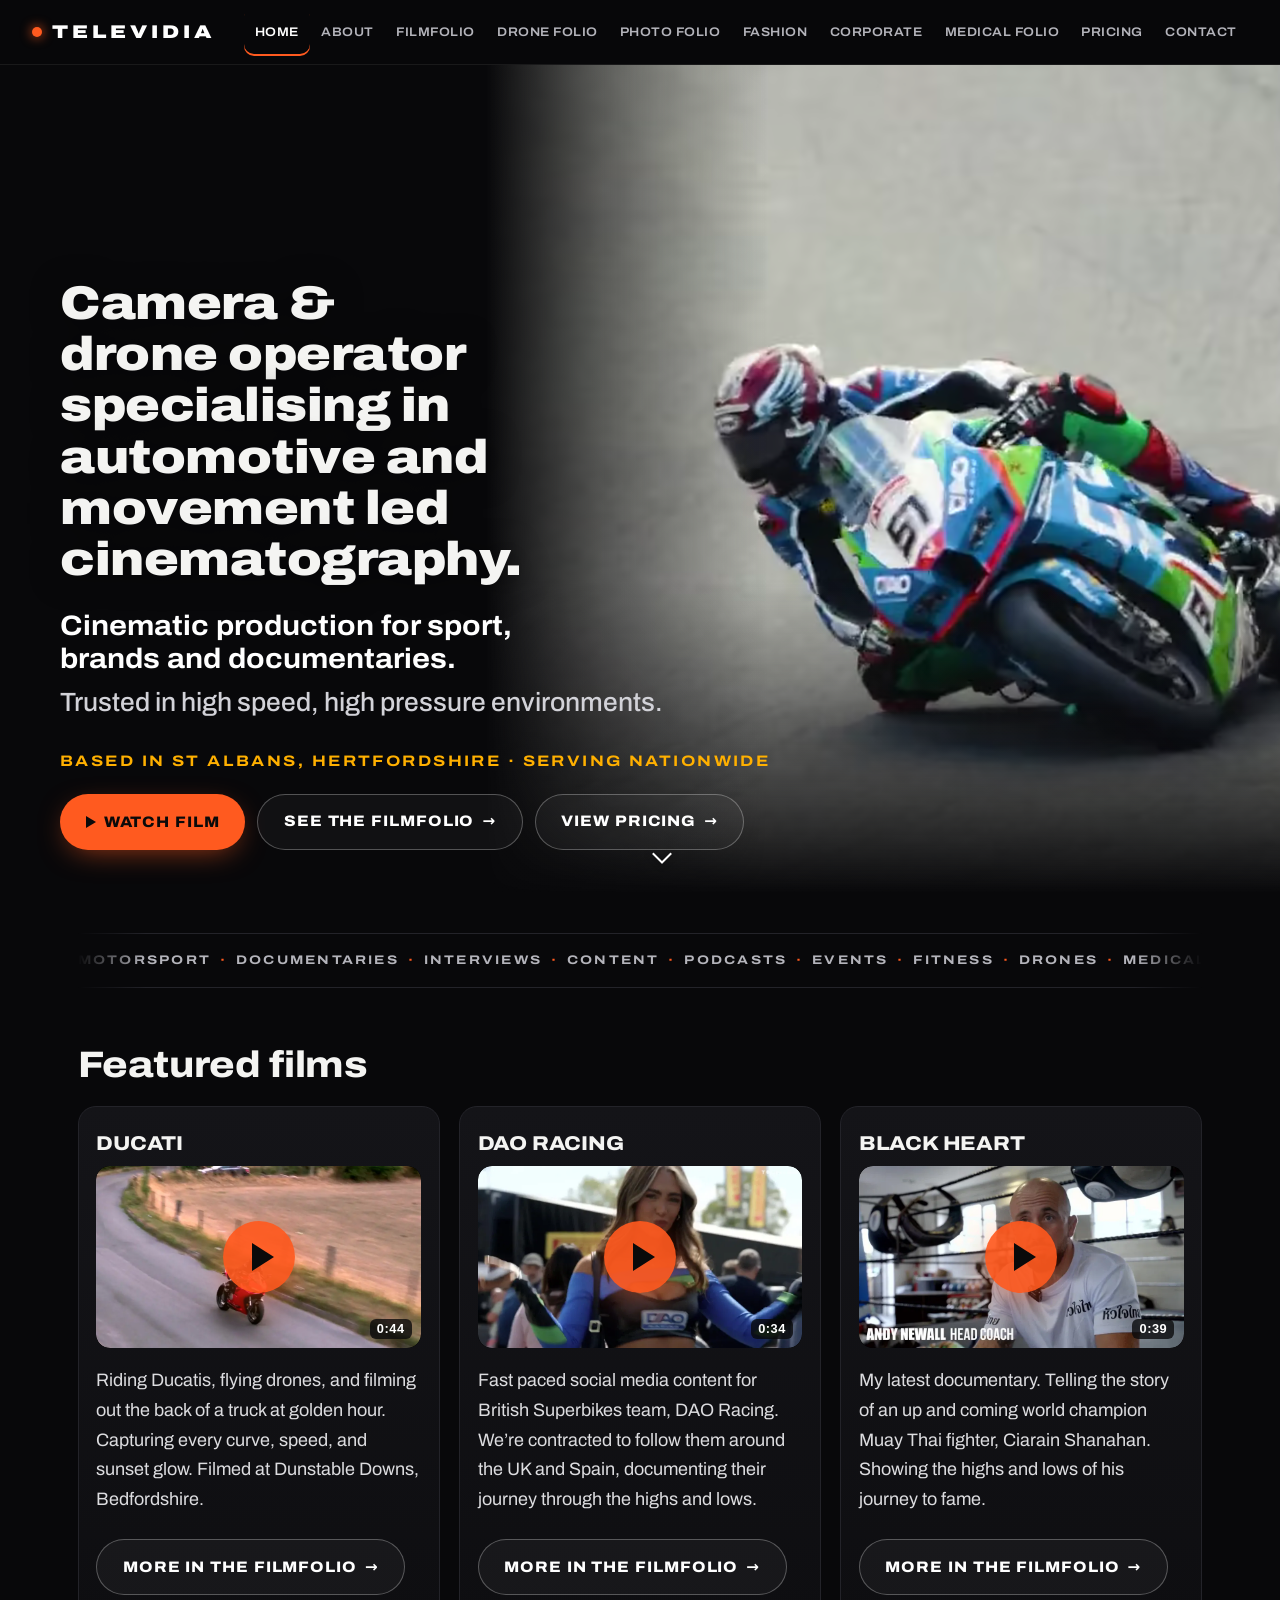
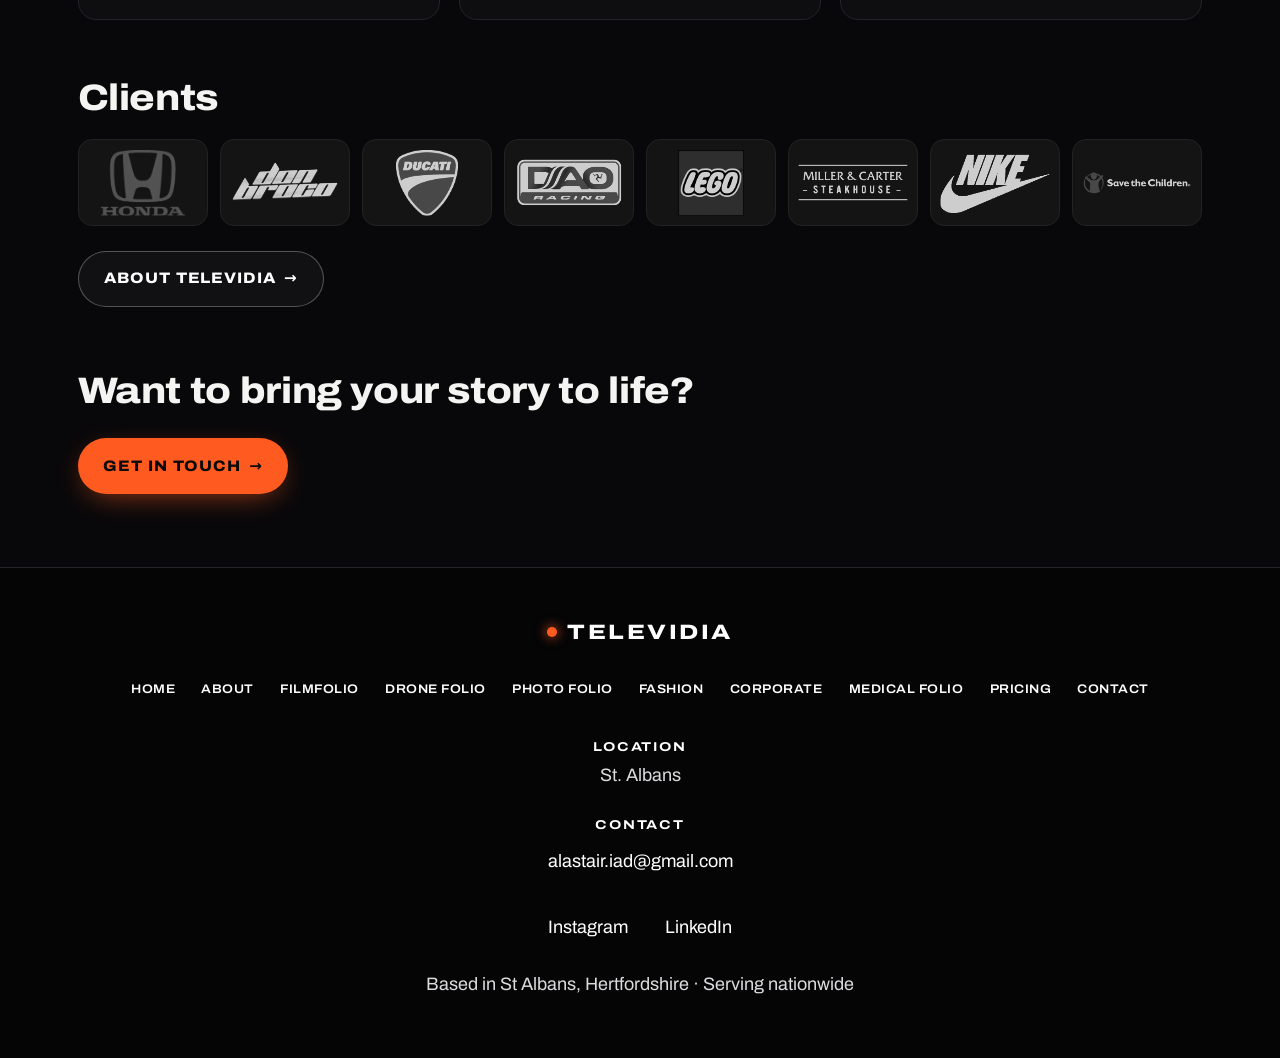
==== commit 2644236c: "Round 8: phone uses portrait still, solid chevron cue on all sizes, hero pauses while film modal ope" ====
--- a/index.html
+++ b/index.html
@@ -5,7 +5,7 @@
 <title>TELEVIDIA | Camera &amp; Drone Operator, St Albans</title><meta name="description" content="Camera &amp; drone operator specialising in automotive and movement led cinematography. Based in St Albans, Hertfordshire. Serving nationwide.">
 <link rel="preload" href="fonts/archivo-var-latin.woff2" as="font" type="font/woff2" crossorigin><link rel="icon" href="favicon.svg" type="image/svg+xml"><link rel="icon" href="favicon.ico" sizes="32x32"><link rel="apple-touch-icon" href="apple-touch-icon.png"><meta name="theme-color" content="#08080a"><link rel="stylesheet" href="style.css"></head><body>
 <header><a class="logo" href="index.html">TELEVIDIA</a><button class="menu-btn" aria-expanded="false" aria-controls="nav">Menu</button><nav id="nav"><a href="index.html" aria-current=page>Home</a><a href="about.html">About</a><a href="filmfolio.html">Filmfolio</a><a href="dronefolio.html">Drone Folio</a><a href="photofolio.html">Photo Folio</a><a href="fashion.html">Fashion</a><a href="corporate.html">Corporate</a><a href="medical.html">Medical Folio</a><a href="pricing.html">Pricing</a><a href="contact.html">Contact</a></nav></header>
-<main><section class="hero"><picture><source media="(max-width:699px)" srcset="img/h/dao-hero-portrait-390.webp 390w, img/h/dao-hero-portrait-608.webp 608w" sizes="100vw"><img class="hero-img" src="img/h/dao-hero-1600.webp" srcset="img/h/dao-hero-960.webp 960w, img/h/dao-hero-1600.webp 1600w, img/h/dao-hero-1796.webp 1796w" sizes="100vw" alt="DAO Racing rider leaning into a corner, from the DAO Racing film" fetchpriority="high" data-parallax></picture><video class="hero-img hero-vid" muted loop playsinline preload="none" aria-hidden="true" tabindex="-1" data-parallax data-av1="vid/hero-1920-av1.mp4" data-d="vid/hero-1920.mp4" data-m="vid/hero-432.mp4"></video><h1>Camera &amp; drone operator specialising in automotive and movement led cinematography.</h1>
+<main><section class="hero"><picture><source media="(max-width:699px)" srcset="img/h/dao-hero-portrait-390.webp 390w, img/h/dao-hero-portrait-608.webp 608w" sizes="100vw"><img class="hero-img" src="img/h/dao-hero-1600.webp" srcset="img/h/dao-hero-960.webp 960w, img/h/dao-hero-1600.webp 1600w, img/h/dao-hero-1796.webp 1796w" sizes="100vw" alt="DAO Racing rider leaning into a corner, from the DAO Racing film" fetchpriority="high" data-parallax></picture><video class="hero-img hero-vid" muted loop playsinline preload="none" aria-hidden="true" tabindex="-1" data-parallax data-av1="vid/hero-1920-av1.mp4" data-d="vid/hero-1920.mp4"></video><h1>Camera &amp; drone operator specialising in automotive and movement led cinematography.</h1>
 <p>Cinematic production for sport, brands and documentaries.</p><p class="dk">Trusted in high speed, high pressure environments.</p>
 <p class="dk"><strong>Based in St Albans, Hertfordshire · Serving nationwide</strong></p>
 <p class="ctas"><button type="button" class="btn watch" data-hls="https://video.squarespace-cdn.com/content/v1/65ca7602ffe0b45e8ac0eb0a/d75235c8-9ab8-4c36-8a42-52fb0134476e/playlist.m3u8" data-title="DAO Racing film">Watch film</button><a class="btn alt" href="filmfolio.html">See the Filmfolio</a><a class="btn alt" href="pricing.html">View pricing</a></p><a class="cue" href="#after-hero" aria-label="Scroll to content"><span aria-hidden="true"></span></a></section>
@@ -15,8 +15,9 @@
 <p class="social"><a href="https://www.instagram.com/televidia_uk/">Instagram</a><a href="https://www.linkedin.com/in/alastair-dell-41767b195/">LinkedIn</a></p>
 <p>Based in St Albans, Hertfordshire · Serving nationwide</p></footer>
 <script>
-(function(){var v=document.querySelector('.hero-vid');if(!v)return;var c=navigator.connection;if((c&&c.saveData)||matchMedia('(prefers-reduced-motion: reduce)').matches){v.remove();return}
-function go(){if(matchMedia('(max-width:699px)').matches){v.src=v.dataset.m}else{[[v.dataset.av1,'video/mp4; codecs="av01.0.08M.10"'],[v.dataset.d,'video/mp4; codecs="avc1.640028"']].forEach(function(x){var s=document.createElement('source');s.src=x[0];s.type=x[1];v.appendChild(s)});v.load()}v.muted=true;v.addEventListener('playing',function(){v.classList.add('on')},{once:true});var p=v.play();if(p&&p.catch)p.catch(function(){v.remove()})}
+(function(){var v=document.querySelector('.hero-vid');if(!v)return;var c=navigator.connection;if((c&&c.saveData)||matchMedia('(prefers-reduced-motion: reduce)').matches||matchMedia('(max-width:699px)').matches){v.remove();return}
+function lb(){return document.body.classList.contains('lb-open')}v.addEventListener('play',function(){if(lb())v.pause()});
+function go(){if(!v.isConnected)return;{[[v.dataset.av1,'video/mp4; codecs="av01.0.08M.10"'],[v.dataset.d,'video/mp4; codecs="avc1.640028"']].forEach(function(x){var s=document.createElement('source');s.src=x[0];s.type=x[1];v.appendChild(s)});v.load()}v.muted=true;v.addEventListener('playing',function(){v.classList.add('on')},{once:true});if(lb())return;var p=v.play();if(p&&p.catch)p.catch(function(){v.remove()})}
 function idle(){'requestIdleCallback' in window?requestIdleCallback(go,{timeout:2000}):setTimeout(go,300)}
 document.readyState==='complete'?idle():addEventListener('load',idle,{once:true})})();
 document.querySelector('.menu-btn').onclick=function(){var o=document.body.classList.toggle('nav-open');this.setAttribute('aria-expanded',o)};
@@ -26,7 +27,7 @@
 document.querySelectorAll('button.play').forEach(function(b){b.addEventListener('click',function(){var v=document.createElement('video');v.controls=true;v.playsInline=true;v.autoplay=true;v.poster=b.querySelector('img').src;v.setAttribute('aria-label',b.getAttribute('aria-label').replace('Play film: ',''));
 attach(v,b.dataset.hls);b.replaceWith(v);v.focus();v.play&&v.play().catch(function(){})})});
 document.querySelectorAll('.watch').forEach(function(b){b.addEventListener('click',function(){var hv=document.querySelector('.hero-vid');hv&&hv.pause();var d=document.createElement('div');d.className='lb';d.setAttribute('role','dialog');d.setAttribute('aria-modal','true');d.setAttribute('aria-label',b.dataset.title);var c=document.createElement('button');c.type='button';c.className='lb-x';c.setAttribute('aria-label','Close film');c.textContent='×';var v=document.createElement('video');v.controls=true;v.playsInline=true;v.autoplay=true;v.setAttribute('aria-label',b.dataset.title);d.appendChild(v);d.appendChild(c);document.body.appendChild(d);document.body.classList.add('lb-open');
-function close(){if(!d.parentNode)return;v.pause();v._h&&v._h.destroy();d.remove();document.body.classList.remove('lb-open');document.removeEventListener('keydown',k);if(document.fullscreenElement)document.exitFullscreen().catch(function(){});hv&&hv.play().catch(function(){});b.focus()}
+function close(){if(!d.parentNode)return;v.pause();v._h&&v._h.destroy();d.remove();document.body.classList.remove('lb-open');document.removeEventListener('keydown',k);if(document.fullscreenElement)document.exitFullscreen().catch(function(){});if(hv&&hv.isConnected&&hv.querySelector('source'))hv.play().catch(function(){});b.focus()}
 function k(e){if(e.key==='Escape')close()}
 c.onclick=close;document.addEventListener('keydown',k);document.addEventListener('fullscreenchange',function f(){if(!document.fullscreenElement){document.removeEventListener('fullscreenchange',f);close()}});
 attach(v,b.dataset.hls);if(d.requestFullscreen)d.requestFullscreen().catch(function(){});c.focus();v.play().catch(function(){})})});
--- a/style.css
+++ b/style.css
@@ -150,3 +150,8 @@
 .dgrid .card>p.cl{display:-webkit-box;-webkit-line-clamp:3;-webkit-box-orient:vertical;overflow:hidden}
 .dgrid .more{min-height:44px;min-width:44px;padding:0 .2rem;background:none;border:0;color:var(--acc2);font:inherit;font-weight:700;letter-spacing:.06em;text-transform:uppercase;font-size:.8rem;cursor:pointer;align-self:flex-start}
 .dgrid .more:focus-visible{outline:2px solid var(--acc);outline-offset:2px}
+
+.hero .cue{opacity:1}.hero .cue span{width:14px;height:14px;margin-top:8px;border-radius:0;background:none;border-right:2.5px solid #fff;border-bottom:2.5px solid #fff;transform:rotate(45deg);animation:cue2 2s ease-in-out infinite;filter:drop-shadow(0 1px 3px rgba(0,0,0,.6))}
+@keyframes cue2{0%,100%{transform:translateY(0) rotate(45deg)}50%{transform:translateY(7px) rotate(45deg)}}
+@media(prefers-reduced-motion:reduce){.hero .cue span{animation:none}}
+@media(max-width:699px){.hero{padding-bottom:3.6rem}.hero .cue{display:flex;bottom:.3rem}}
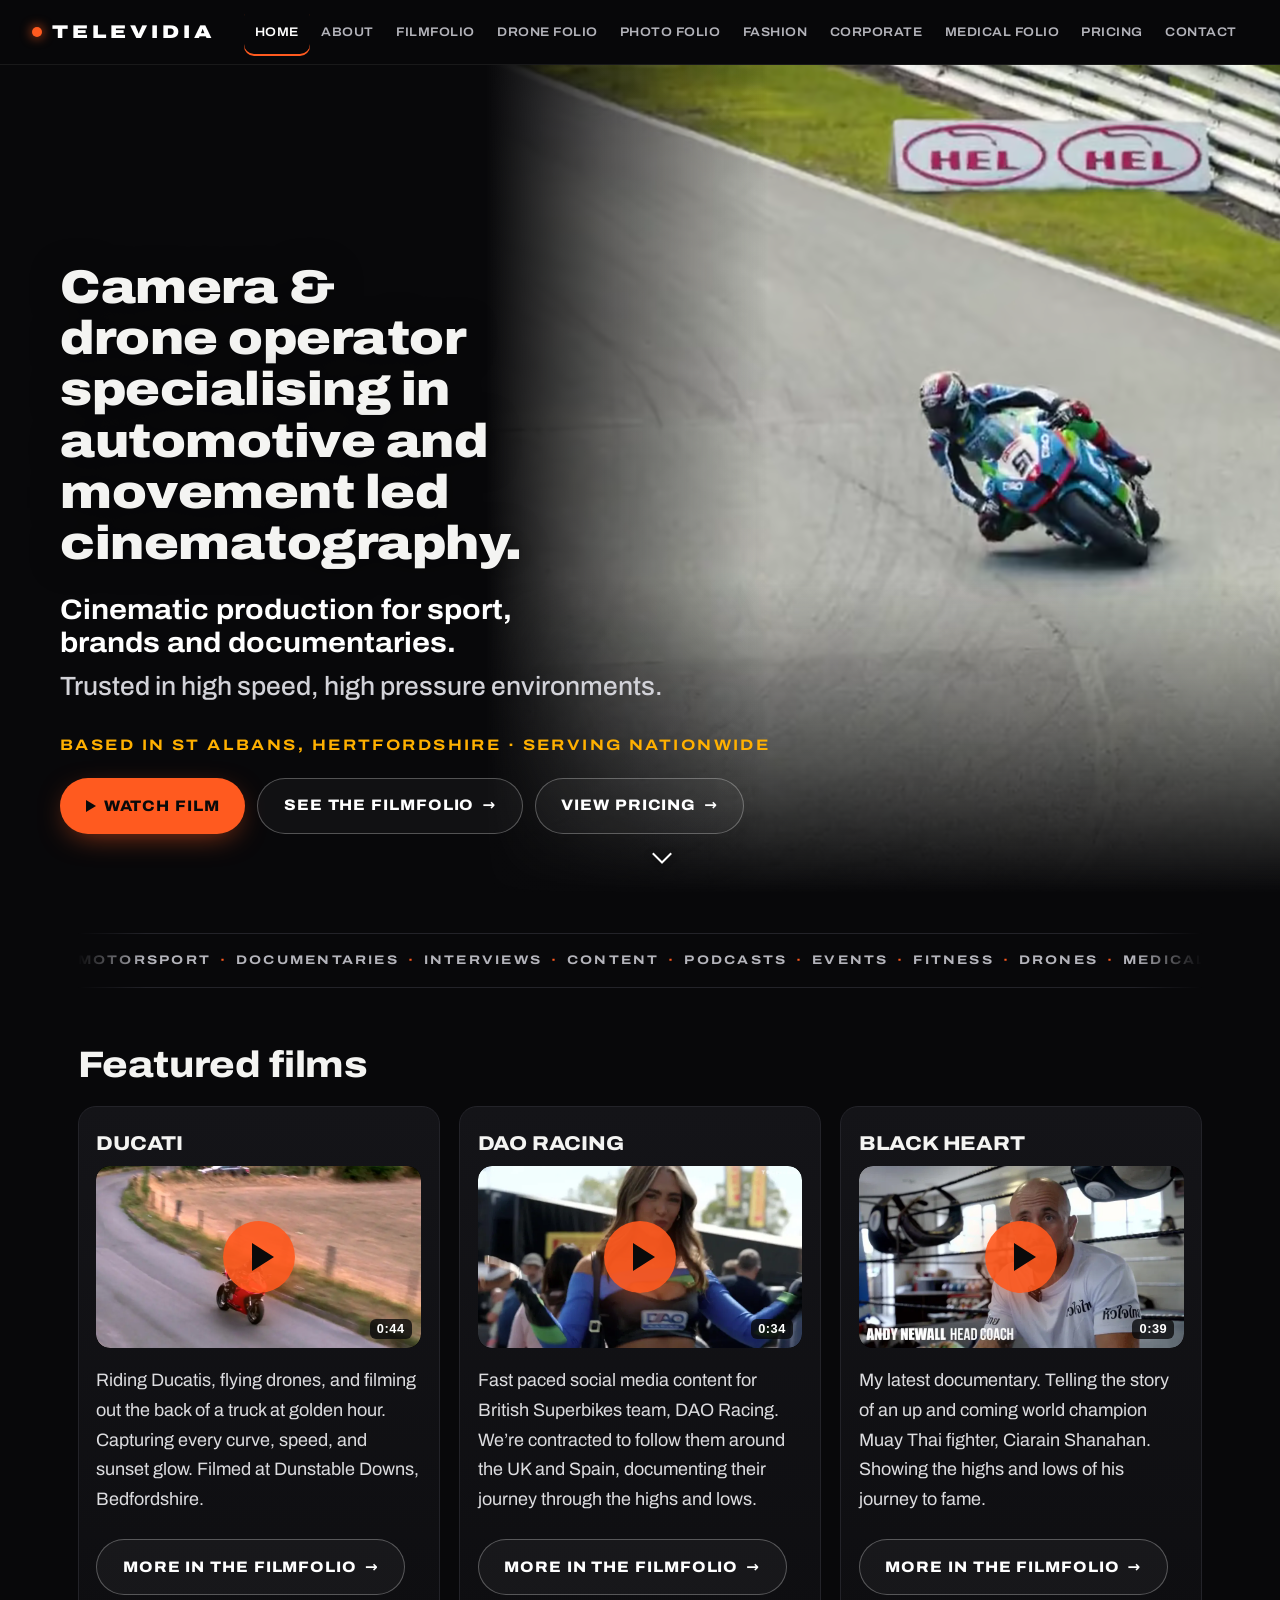
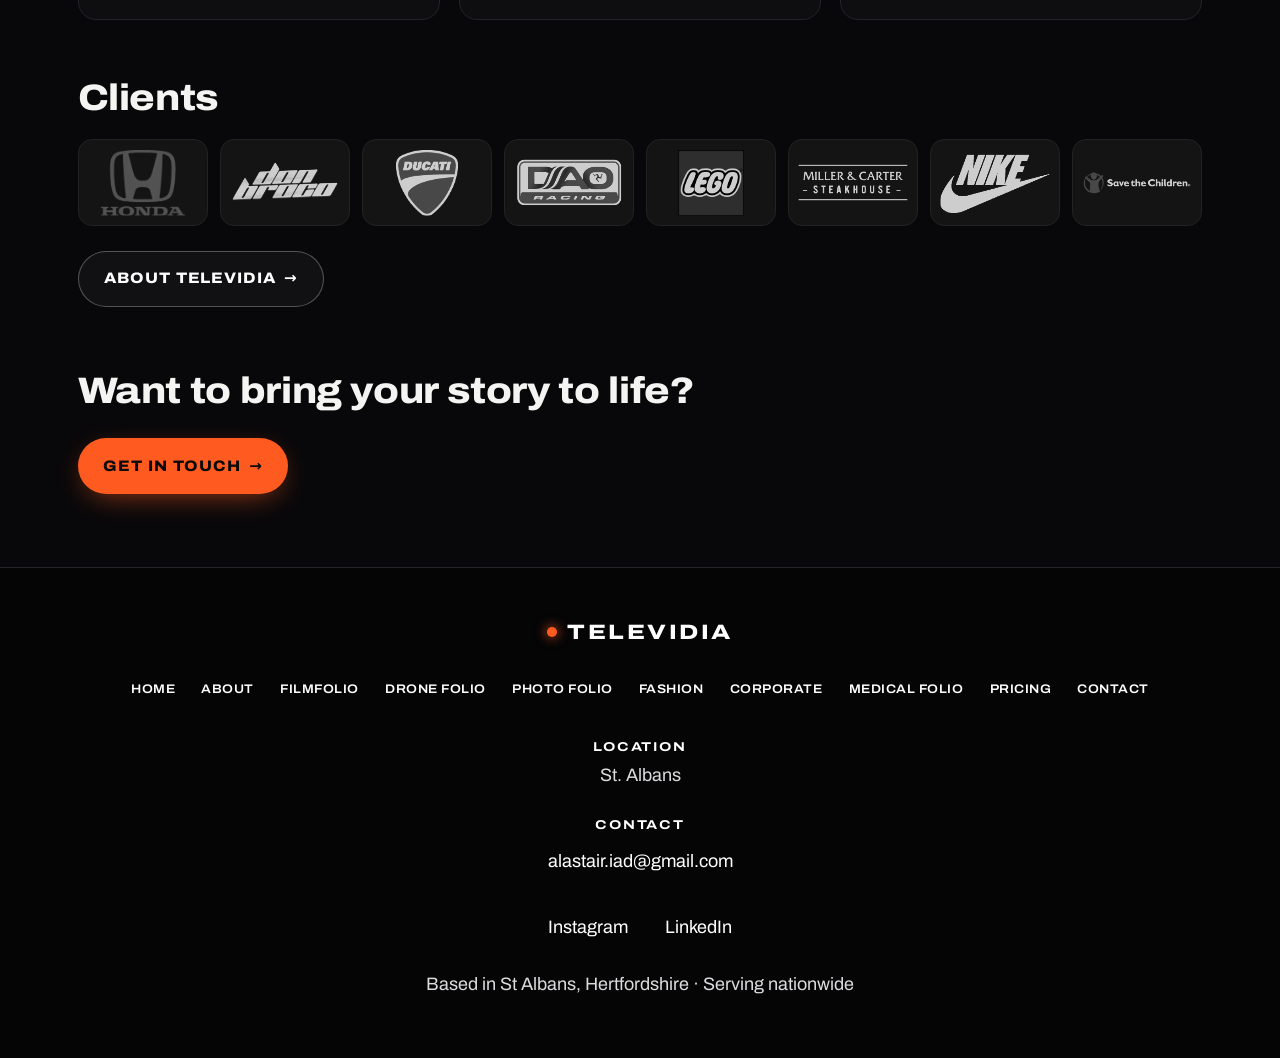
==== commit 34d33fac: "Hero: phone still re-cropped so the whole bike clears the headline (390/780/1170w for 1x-3x), 16px m" ====
--- a/index.html
+++ b/index.html
@@ -5,7 +5,7 @@
 <title>TELEVIDIA | Camera &amp; Drone Operator, St Albans</title><meta name="description" content="Camera &amp; drone operator specialising in automotive and movement led cinematography. Based in St Albans, Hertfordshire. Serving nationwide.">
 <link rel="preload" href="fonts/archivo-var-latin.woff2" as="font" type="font/woff2" crossorigin><link rel="icon" href="favicon.svg" type="image/svg+xml"><link rel="icon" href="favicon.ico" sizes="32x32"><link rel="apple-touch-icon" href="apple-touch-icon.png"><meta name="theme-color" content="#08080a"><link rel="stylesheet" href="style.css"></head><body>
 <header><a class="logo" href="index.html">TELEVIDIA</a><button class="menu-btn" aria-expanded="false" aria-controls="nav">Menu</button><nav id="nav"><a href="index.html" aria-current=page>Home</a><a href="about.html">About</a><a href="filmfolio.html">Filmfolio</a><a href="dronefolio.html">Drone Folio</a><a href="photofolio.html">Photo Folio</a><a href="fashion.html">Fashion</a><a href="corporate.html">Corporate</a><a href="medical.html">Medical Folio</a><a href="pricing.html">Pricing</a><a href="contact.html">Contact</a></nav></header>
-<main><section class="hero"><picture><source media="(max-width:699px)" srcset="img/h/dao-hero-portrait-390.webp 390w, img/h/dao-hero-portrait-608.webp 608w" sizes="100vw"><img class="hero-img" src="img/h/dao-hero-1600.webp" srcset="img/h/dao-hero-960.webp 960w, img/h/dao-hero-1600.webp 1600w, img/h/dao-hero-1796.webp 1796w" sizes="100vw" alt="DAO Racing rider leaning into a corner, from the DAO Racing film" fetchpriority="high" data-parallax></picture><video class="hero-img hero-vid" muted loop playsinline preload="none" aria-hidden="true" tabindex="-1" data-parallax data-av1="vid/hero-1920-av1.mp4" data-d="vid/hero-1920.mp4"></video><h1>Camera &amp; drone operator specialising in automotive and movement led cinematography.</h1>
+<main><section class="hero"><picture><source media="(max-width:699px)" srcset="img/h/dao-hero-phone-390.webp 390w, img/h/dao-hero-phone-780.webp 780w, img/h/dao-hero-phone-1170.webp 1170w" sizes="100vw"><img class="hero-img" src="img/h/dao-hero-1600.webp" srcset="img/h/dao-hero-960.webp 960w, img/h/dao-hero-1600.webp 1600w, img/h/dao-hero-1796.webp 1796w" sizes="100vw" alt="DAO Racing rider leaning into a corner, from the DAO Racing film" fetchpriority="high" data-parallax></picture><video class="hero-img hero-vid" muted loop playsinline preload="none" aria-hidden="true" tabindex="-1" data-parallax data-av1="vid/hero-1920-av1.mp4" data-d="vid/hero-1920.mp4"></video><h1>Camera &amp; drone operator specialising in automotive and movement led cinematography.</h1>
 <p>Cinematic production for sport, brands and documentaries.</p><p class="dk">Trusted in high speed, high pressure environments.</p>
 <p class="dk"><strong>Based in St Albans, Hertfordshire · Serving nationwide</strong></p>
 <p class="ctas"><button type="button" class="btn watch" data-hls="https://video.squarespace-cdn.com/content/v1/65ca7602ffe0b45e8ac0eb0a/d75235c8-9ab8-4c36-8a42-52fb0134476e/playlist.m3u8" data-title="DAO Racing film">Watch film</button><a class="btn alt" href="filmfolio.html">See the Filmfolio</a><a class="btn alt" href="pricing.html">View pricing</a></p><a class="cue" href="#after-hero" aria-label="Scroll to content"><span aria-hidden="true"></span></a></section>
--- a/style.css
+++ b/style.css
@@ -155,3 +155,9 @@
 @keyframes cue2{0%,100%{transform:translateY(0) rotate(45deg)}50%{transform:translateY(7px) rotate(45deg)}}
 @media(prefers-reduced-motion:reduce){.hero .cue span{animation:none}}
 @media(max-width:699px){.hero{padding-bottom:3.6rem}.hero .cue{display:flex;bottom:.3rem}}
+
+/* r10: phone hero shows the whole bike above the headline; more room above the chevron on desktop */
+@media(max-width:699px){.hero{--ph:calc(100vw*1010/1170);min-height:0;justify-content:flex-start;padding-top:calc(var(--ph)*.86)}
+.hero .hero-img{top:0;bottom:auto;height:var(--ph);aspect-ratio:auto;object-position:50% 50%}
+.hero::before{background:linear-gradient(180deg,transparent 0,transparent calc(var(--ph)*.62),rgba(8,8,10,.85) calc(var(--ph)*.86),var(--bg) var(--ph),var(--bg) 100%)!important}}
+@media(min-width:700px){.hero{padding-bottom:calc(2.5rem + 16px)}}
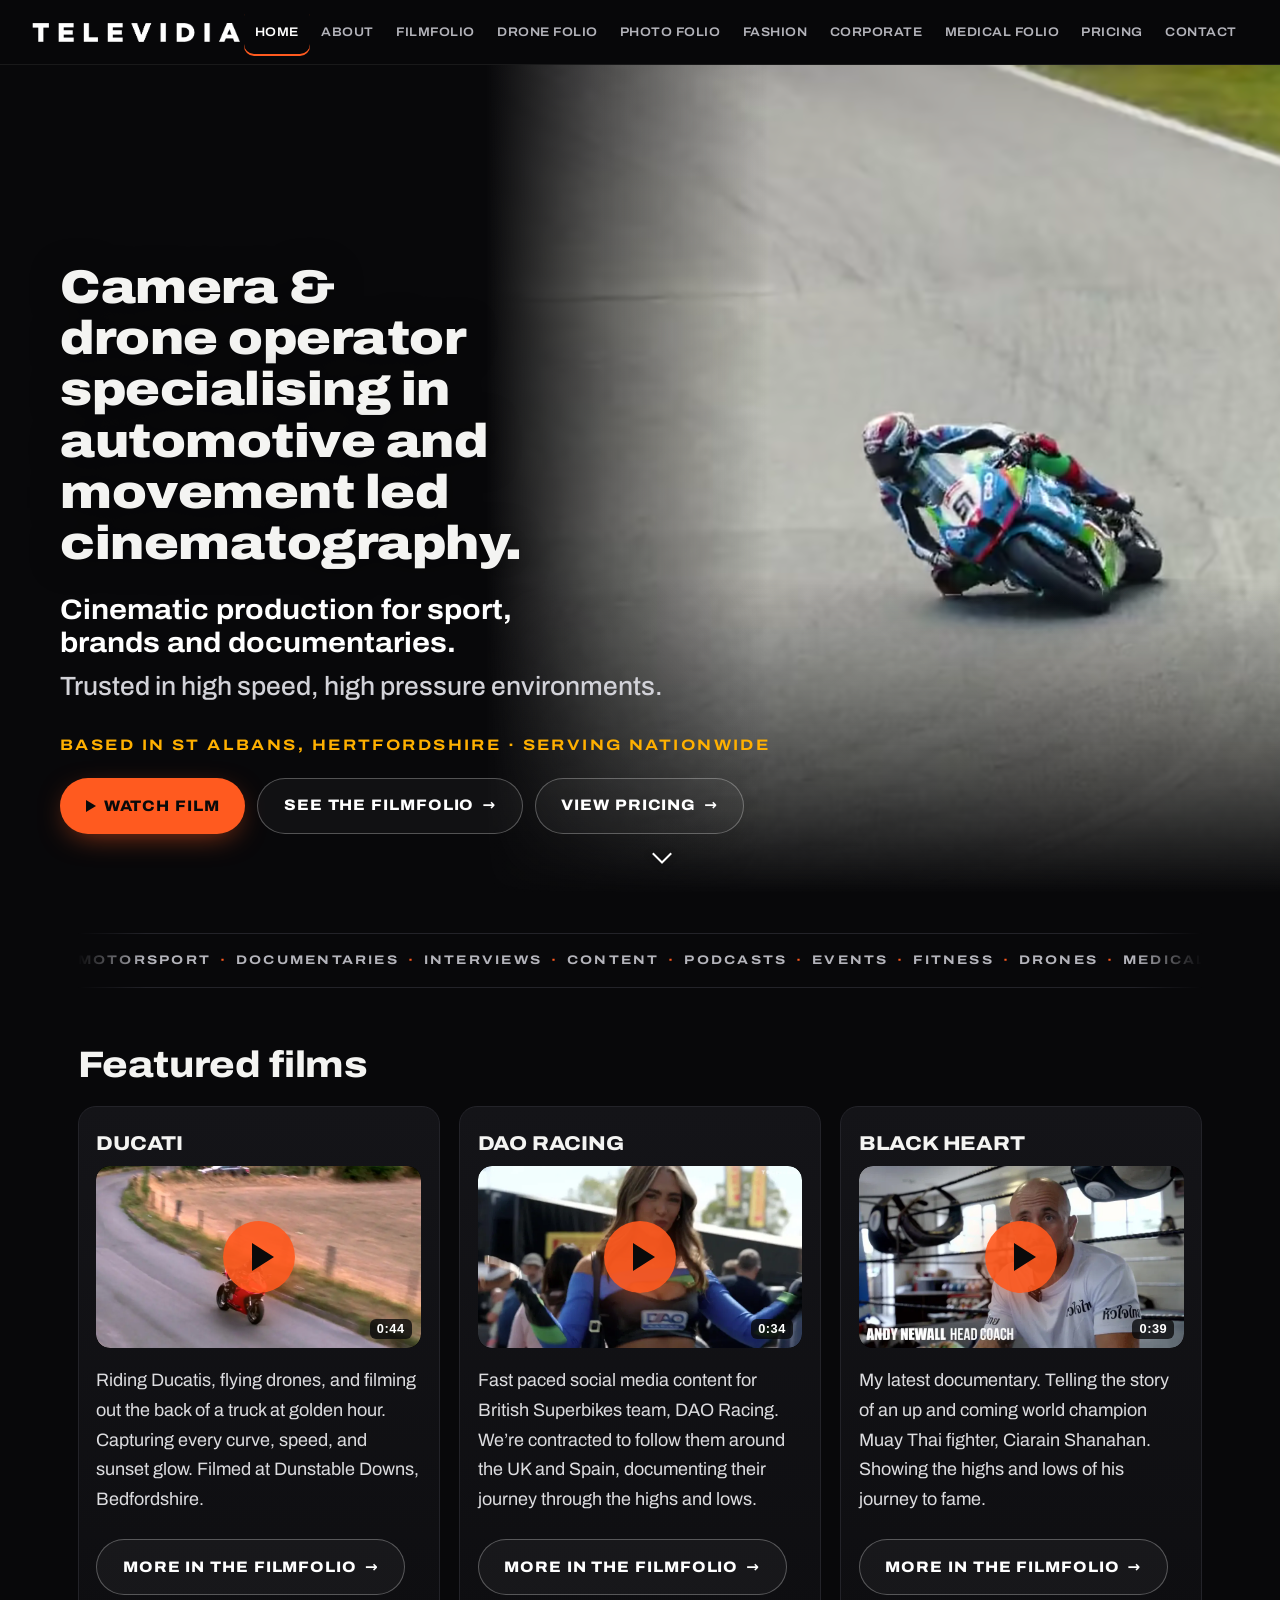
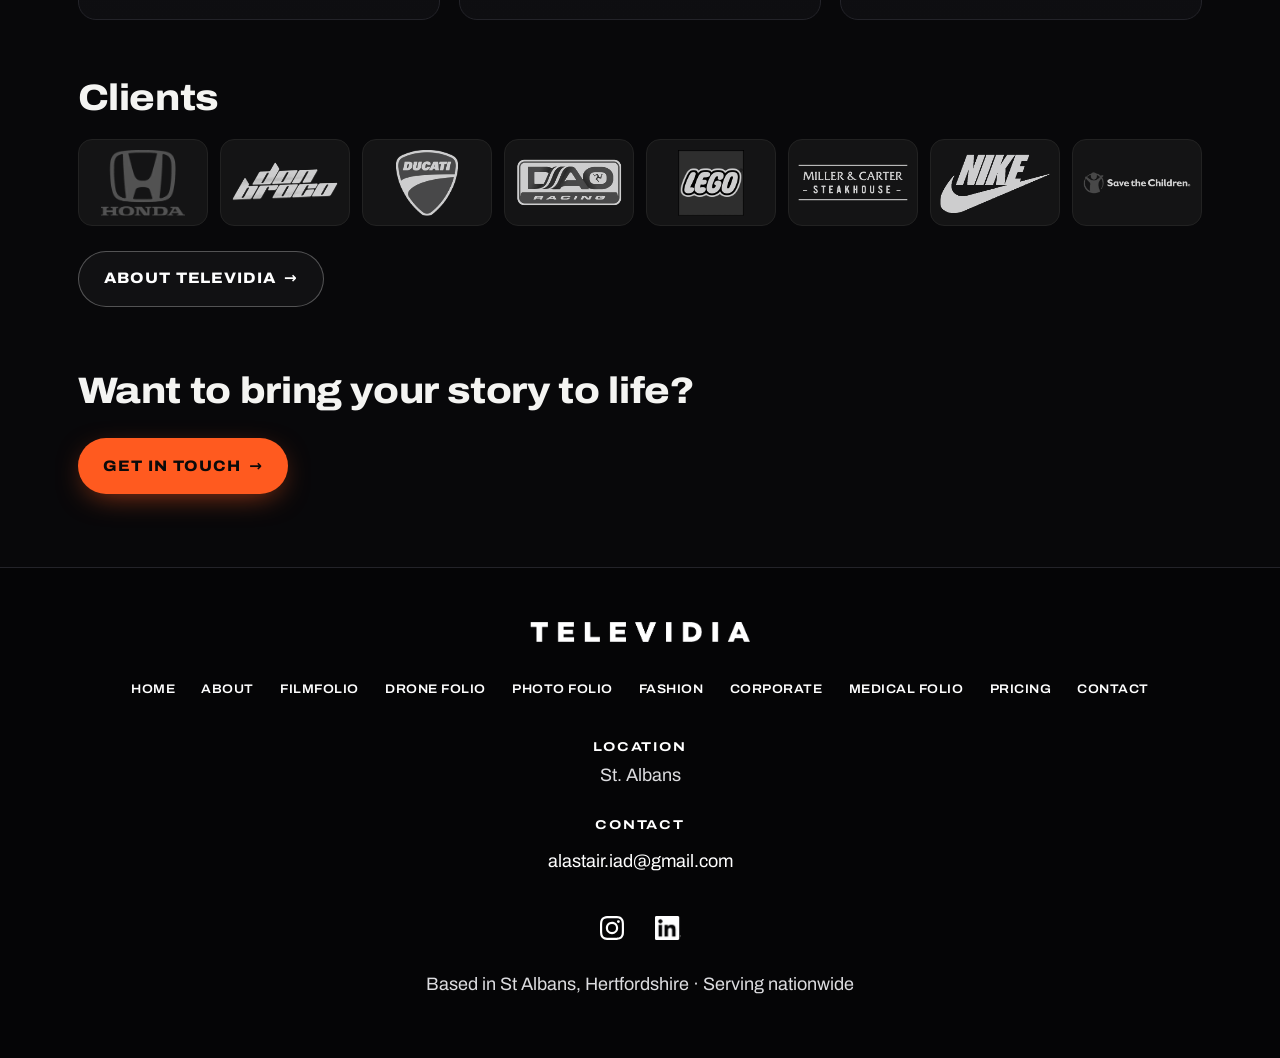
==== commit aa5c80ac: "Brand: Televidia's own logo (header, footer) and icon (favicon) from televidia.com; official Instagr" ====
--- a/index.html
+++ b/index.html
@@ -3,16 +3,16 @@
 <meta name="viewport" content="width=device-width,initial-scale=1">
 <meta name="robots" content="noindex,nofollow">
 <title>TELEVIDIA | Camera &amp; Drone Operator, St Albans</title><meta name="description" content="Camera &amp; drone operator specialising in automotive and movement led cinematography. Based in St Albans, Hertfordshire. Serving nationwide.">
-<link rel="preload" href="fonts/archivo-var-latin.woff2" as="font" type="font/woff2" crossorigin><link rel="icon" href="favicon.svg" type="image/svg+xml"><link rel="icon" href="favicon.ico" sizes="32x32"><link rel="apple-touch-icon" href="apple-touch-icon.png"><meta name="theme-color" content="#08080a"><link rel="stylesheet" href="style.css"></head><body>
-<header><a class="logo" href="index.html">TELEVIDIA</a><button class="menu-btn" aria-expanded="false" aria-controls="nav">Menu</button><nav id="nav"><a href="index.html" aria-current=page>Home</a><a href="about.html">About</a><a href="filmfolio.html">Filmfolio</a><a href="dronefolio.html">Drone Folio</a><a href="photofolio.html">Photo Folio</a><a href="fashion.html">Fashion</a><a href="corporate.html">Corporate</a><a href="medical.html">Medical Folio</a><a href="pricing.html">Pricing</a><a href="contact.html">Contact</a></nav></header>
+<link rel="preload" href="fonts/archivo-var-latin.woff2" as="font" type="font/woff2" crossorigin><link rel="icon" href="img/brand/televidia-icon-144.png" type="image/png" sizes="144x144"><link rel="apple-touch-icon" href="img/brand/televidia-icon-144.png"><meta name="theme-color" content="#08080a"><link rel="stylesheet" href="style.css"></head><body>
+<header><a class="logo" href="index.html" aria-label="TELEVIDIA home"><img src="img/brand/televidia-logo-white.png" alt="" width="2237" height="204"></a><button class="menu-btn" aria-expanded="false" aria-controls="nav">Menu</button><nav id="nav"><a href="index.html" aria-current=page>Home</a><a href="about.html">About</a><a href="filmfolio.html">Filmfolio</a><a href="dronefolio.html">Drone Folio</a><a href="photofolio.html">Photo Folio</a><a href="fashion.html">Fashion</a><a href="corporate.html">Corporate</a><a href="medical.html">Medical Folio</a><a href="pricing.html">Pricing</a><a href="contact.html">Contact</a></nav></header>
 <main><section class="hero"><picture><source media="(max-width:699px)" srcset="img/h/dao-hero-phone-390.webp 390w, img/h/dao-hero-phone-780.webp 780w, img/h/dao-hero-phone-1170.webp 1170w" sizes="100vw"><img class="hero-img" src="img/h/dao-hero-1600.webp" srcset="img/h/dao-hero-960.webp 960w, img/h/dao-hero-1600.webp 1600w, img/h/dao-hero-1796.webp 1796w" sizes="100vw" alt="DAO Racing rider leaning into a corner, from the DAO Racing film" fetchpriority="high" data-parallax></picture><video class="hero-img hero-vid" muted loop playsinline preload="none" aria-hidden="true" tabindex="-1" data-parallax data-av1="vid/hero-1920-av1.mp4" data-d="vid/hero-1920.mp4"></video><h1>Camera &amp; drone operator specialising in automotive and movement led cinematography.</h1>
 <p>Cinematic production for sport, brands and documentaries.</p><p class="dk">Trusted in high speed, high pressure environments.</p>
 <p class="dk"><strong>Based in St Albans, Hertfordshire · Serving nationwide</strong></p>
 <p class="ctas"><button type="button" class="btn watch" data-hls="https://video.squarespace-cdn.com/content/v1/65ca7602ffe0b45e8ac0eb0a/d75235c8-9ab8-4c36-8a42-52fb0134476e/playlist.m3u8" data-title="DAO Racing film">Watch film</button><a class="btn alt" href="filmfolio.html">See the Filmfolio</a><a class="btn alt" href="pricing.html">View pricing</a></p><a class="cue" href="#after-hero" aria-label="Scroll to content"><span aria-hidden="true"></span></a></section>
 <div id="after-hero"></div><div class="hero-more mb"><p>Trusted in high speed, high pressure environments.</p><p><strong>Based in St Albans, Hertfordshire · Serving nationwide</strong></p></div>
 <p class="ticker"><span class="tk"><span>MOTORSPORT</span><span>DOCUMENTARIES</span><span>INTERVIEWS</span><span>CONTENT</span><span>PODCASTS</span><span>EVENTS</span><span>FITNESS</span><span>DRONES</span><span>MEDICAL</span><span>MUSIC VIDEOS</span><span>SURGICAL</span></span><span class="tk" aria-hidden="true"><span>MOTORSPORT</span><span>DOCUMENTARIES</span><span>INTERVIEWS</span><span>CONTENT</span><span>PODCASTS</span><span>EVENTS</span><span>FITNESS</span><span>DRONES</span><span>MEDICAL</span><span>MUSIC VIDEOS</span><span>SURGICAL</span></span></p><h2>Featured films</h2><div class="grid three swipe"><article class="card"><h3>DUCATI</h3><figure class="vid"><button type="button" class="play" data-hls="https://video.squarespace-cdn.com/content/v1/65ca7602ffe0b45e8ac0eb0a/61e1c468-16a9-4a8c-bca1-d8fa0ad6f551/playlist.m3u8" aria-label="Play film: DUCATI"><img src="img/v/61e1c468.webp" alt="" loading="lazy"><span class="pbtn" aria-hidden="true"></span><span class="rt"><span class="sr">Runtime </span>0:44</span></button></figure><p>Riding Ducatis, flying drones, and filming out the back of a truck at golden hour. Capturing every curve, speed, and sunset glow. Filmed at Dunstable Downs, Bedfordshire.</p><a class="btn alt" href="filmfolio.html#ducati">More in the Filmfolio</a></article><article class="card"><h3>DAO RACING</h3><figure class="vid"><button type="button" class="play" data-hls="https://video.squarespace-cdn.com/content/v1/65ca7602ffe0b45e8ac0eb0a/d75235c8-9ab8-4c36-8a42-52fb0134476e/playlist.m3u8" aria-label="Play film: DAO RACING"><img src="img/v/d75235c8.webp" alt="" loading="lazy"><span class="pbtn" aria-hidden="true"></span><span class="rt"><span class="sr">Runtime </span>0:34</span></button></figure><p>Fast paced social media content for British Superbikes team, DAO Racing. We’re contracted to follow them around the UK and Spain, documenting their journey through the highs and lows.</p><a class="btn alt" href="filmfolio.html#dao-racing">More in the Filmfolio</a></article><article class="card"><h3>BLACK HEART</h3><figure class="vid"><button type="button" class="play" data-hls="https://video.squarespace-cdn.com/content/v1/65ca7602ffe0b45e8ac0eb0a/2c492add-1ec2-42b2-8e9a-5308eb86bb9a/playlist.m3u8" aria-label="Play film: BLACK HEART"><img src="img/v/2c492add.webp" alt="" loading="lazy"><span class="pbtn" aria-hidden="true"></span><span class="rt"><span class="sr">Runtime </span>0:39</span></button></figure><p>My latest documentary. Telling the story of an up and coming world champion Muay Thai fighter, Ciarain Shanahan. Showing the highs and lows of his journey to fame.</p><a class="btn alt" href="filmfolio.html#black-heart">More in the Filmfolio</a></article></div><h2>Clients</h2><ul class="logos strip"><li><img src="img/honda-77a0.webp" alt="Honda" loading="lazy"></li><li><img src="img/don-broco-0eba.webp" alt="Don Broco" loading="lazy"></li><li><img src="img/ducati-red-logo-01ae.webp" alt="Ducati" loading="lazy"></li><li><img src="img/dao-8740.webp" alt="DAO" loading="lazy"></li><li><img src="img/lego-logo-svg-f697.webp" alt="LEGO" loading="lazy"></li><li><img src="img/miller-carter-logo-9831.webp" alt="Miller &amp; Carter" loading="lazy"></li><li><img src="img/nike-wht-ddf3.webp" alt="Nike" loading="lazy"></li><li><img src="img/stclogo-cd1c.webp" alt="Save the Children" loading="lazy"></li></ul><p><a class="btn alt" href="about.html">About TELEVIDIA</a></p><h2>Want to bring your story to life?</h2><p class="ctas"><a class="btn" href="contact.html">Get in touch</a></p></main>
-<footer><a class="logo flogo" href="index.html">TELEVIDIA</a><nav class="fnav" aria-label="Footer"><a href="index.html">Home</a><a href="about.html">About</a><a href="filmfolio.html">Filmfolio</a><a href="dronefolio.html">Drone Folio</a><a href="photofolio.html">Photo Folio</a><a href="fashion.html">Fashion</a><a href="corporate.html">Corporate</a><a href="medical.html">Medical Folio</a><a href="pricing.html">Pricing</a><a href="contact.html">Contact</a></nav><p><strong>Location</strong><br>St. Albans</p><p><strong>Contact</strong><br><a href="mailto:alastair.iad@gmail.com">alastair.iad@gmail.com</a></p>
-<p class="social"><a href="https://www.instagram.com/televidia_uk/">Instagram</a><a href="https://www.linkedin.com/in/alastair-dell-41767b195/">LinkedIn</a></p>
+<footer><a class="logo flogo" href="index.html" aria-label="TELEVIDIA home"><img src="img/brand/televidia-logo-white.png" alt="" width="2237" height="204"></a><nav class="fnav" aria-label="Footer"><a href="index.html">Home</a><a href="about.html">About</a><a href="filmfolio.html">Filmfolio</a><a href="dronefolio.html">Drone Folio</a><a href="photofolio.html">Photo Folio</a><a href="fashion.html">Fashion</a><a href="corporate.html">Corporate</a><a href="medical.html">Medical Folio</a><a href="pricing.html">Pricing</a><a href="contact.html">Contact</a></nav><p><strong>Location</strong><br>St. Albans</p><p><strong>Contact</strong><br><a href="mailto:alastair.iad@gmail.com">alastair.iad@gmail.com</a></p>
+<p class="social"><a class="si" href="http://instagram.com/televidia_uk?igsh=c29pOXV1czVrY2I0" aria-label="TELEVIDIA on Instagram" rel="noopener"><img class="si-ig" src="img/brand/instagram-glyph-white.svg" alt="" width="24" height="24"></a><a class="si" href="https://www.linkedin.com/in/alastair-dell-41767b195/?isSelfProfile=true" aria-label="TELEVIDIA on LinkedIn" rel="noopener"><img class="si-li" src="img/brand/linkedin-inbug-white.png" alt="" width="26" height="24"></a></p>
 <p>Based in St Albans, Hertfordshire · Serving nationwide</p></footer>
 <script>
 (function(){var v=document.querySelector('.hero-vid');if(!v)return;var c=navigator.connection;if((c&&c.saveData)||matchMedia('(prefers-reduced-motion: reduce)').matches||matchMedia('(max-width:699px)').matches){v.remove();return}
--- a/style.css
+++ b/style.css
@@ -161,3 +161,13 @@
 .hero .hero-img{top:0;bottom:auto;height:var(--ph);aspect-ratio:auto;object-position:50% 50%}
 .hero::before{background:linear-gradient(180deg,transparent 0,transparent calc(var(--ph)*.62),rgba(8,8,10,.85) calc(var(--ph)*.86),var(--bg) var(--ph),var(--bg) 100%)!important}}
 @media(min-width:700px){.hero{padding-bottom:calc(2.5rem + 16px)}}
+/* r10: Televidia's own logo, favicon and official social icons */
+.logo::before{content:none}
+.logo img{display:block;height:17px;width:auto;max-width:none;border-radius:0}
+footer .flogo img{height:20px}
+@media(min-width:700px){.logo img{height:19px}}
+.social{align-items:center}
+.social .si{width:48px;height:48px;min-width:44px;min-height:44px;padding:0;display:inline-flex;align-items:center;justify-content:center;border-radius:50%}
+.si img,.sbtn img{display:block;border-radius:0;max-width:none}
+.si-ig{width:24px;height:24px}.si-li{width:auto;height:24px}
+.sbtn{gap:.65rem}.sbtn img{height:22px;width:auto}
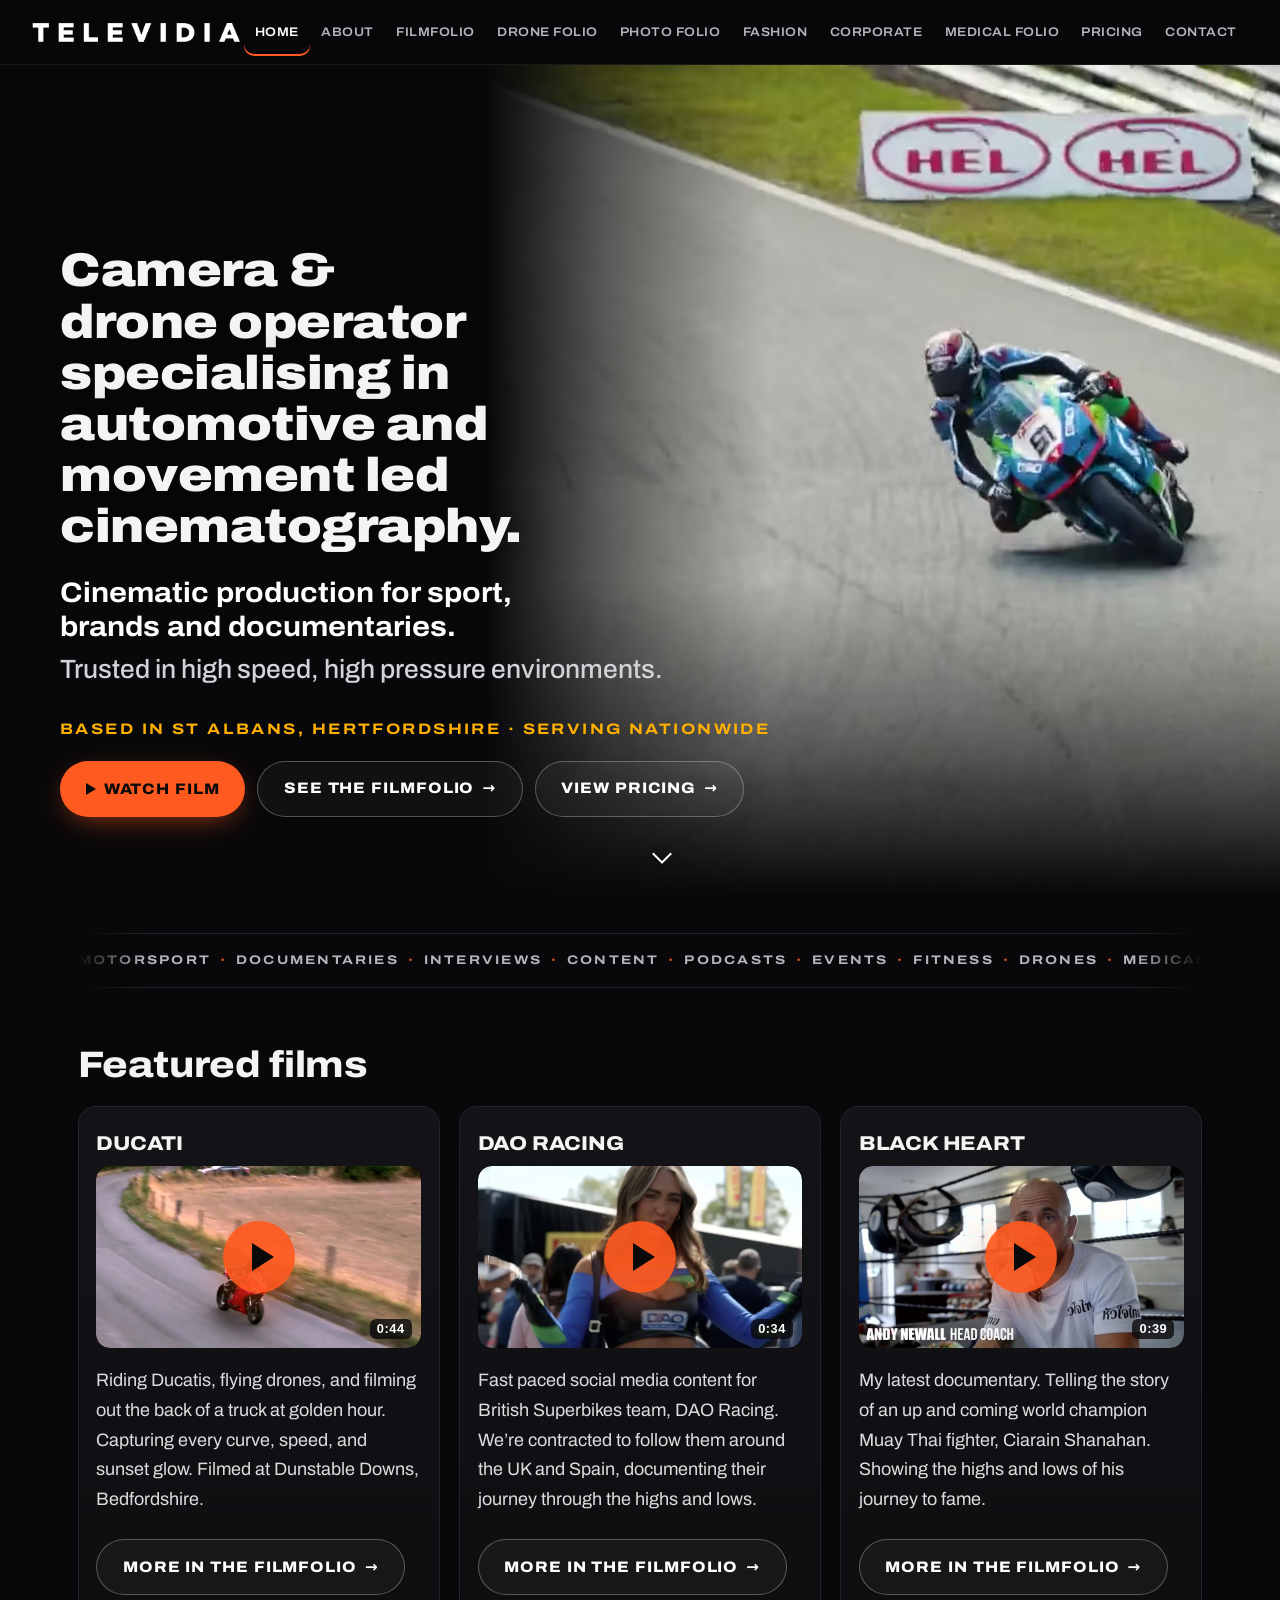
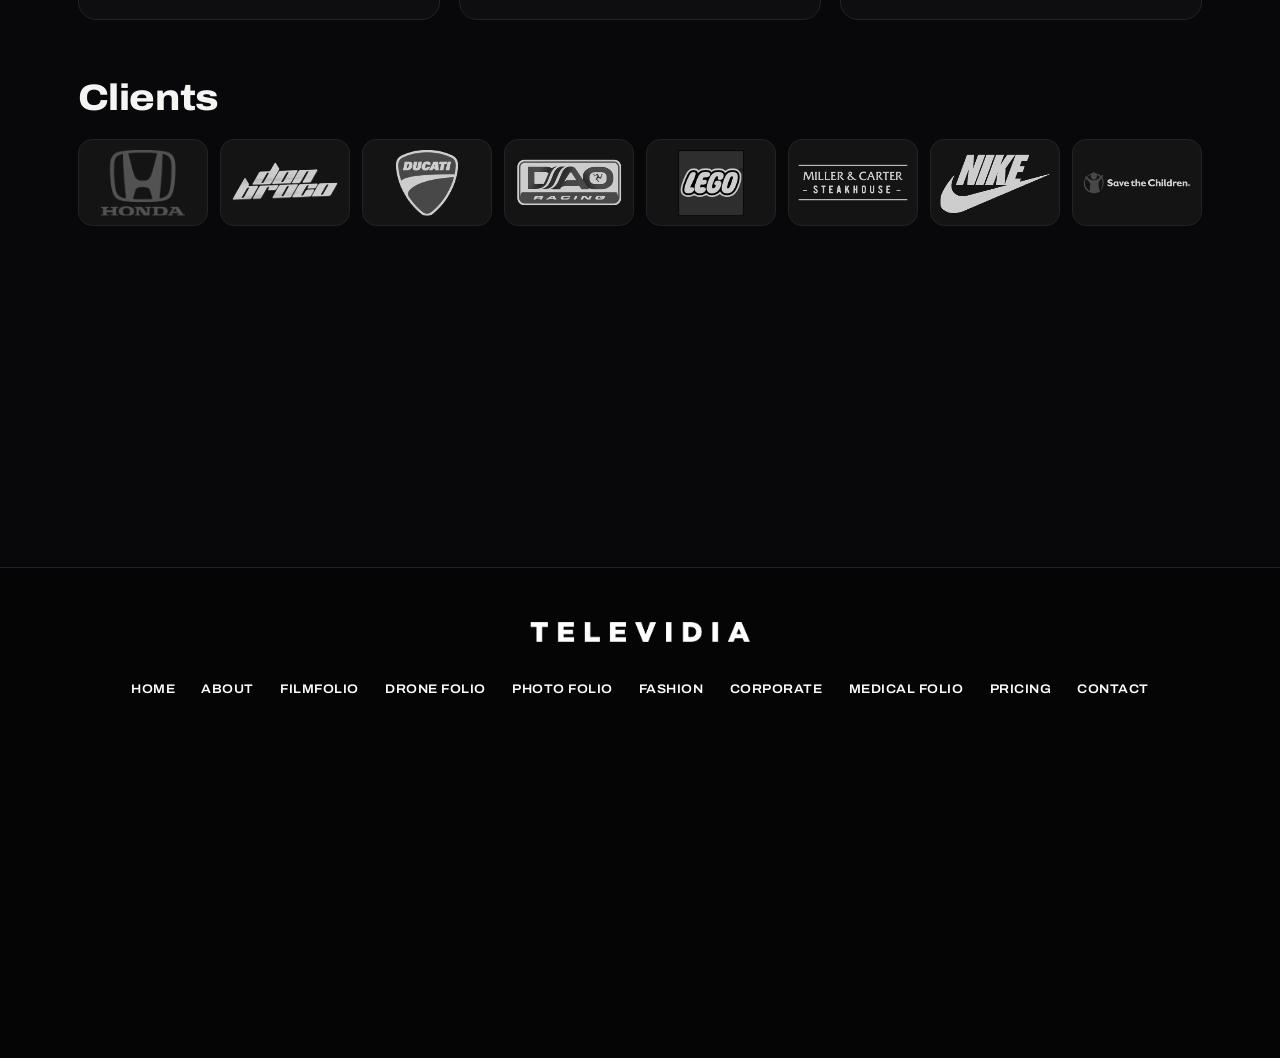
==== commit cb8c6463: "Hero: +16px between CTAs and chevron on 700px+; social links: https Instagram, LinkedIn without quer" ====
--- a/index.html
+++ b/index.html
@@ -12,7 +12,7 @@
 <div id="after-hero"></div><div class="hero-more mb"><p>Trusted in high speed, high pressure environments.</p><p><strong>Based in St Albans, Hertfordshire · Serving nationwide</strong></p></div>
 <p class="ticker"><span class="tk"><span>MOTORSPORT</span><span>DOCUMENTARIES</span><span>INTERVIEWS</span><span>CONTENT</span><span>PODCASTS</span><span>EVENTS</span><span>FITNESS</span><span>DRONES</span><span>MEDICAL</span><span>MUSIC VIDEOS</span><span>SURGICAL</span></span><span class="tk" aria-hidden="true"><span>MOTORSPORT</span><span>DOCUMENTARIES</span><span>INTERVIEWS</span><span>CONTENT</span><span>PODCASTS</span><span>EVENTS</span><span>FITNESS</span><span>DRONES</span><span>MEDICAL</span><span>MUSIC VIDEOS</span><span>SURGICAL</span></span></p><h2>Featured films</h2><div class="grid three swipe"><article class="card"><h3>DUCATI</h3><figure class="vid"><button type="button" class="play" data-hls="https://video.squarespace-cdn.com/content/v1/65ca7602ffe0b45e8ac0eb0a/61e1c468-16a9-4a8c-bca1-d8fa0ad6f551/playlist.m3u8" aria-label="Play film: DUCATI"><img src="img/v/61e1c468.webp" alt="" loading="lazy"><span class="pbtn" aria-hidden="true"></span><span class="rt"><span class="sr">Runtime </span>0:44</span></button></figure><p>Riding Ducatis, flying drones, and filming out the back of a truck at golden hour. Capturing every curve, speed, and sunset glow. Filmed at Dunstable Downs, Bedfordshire.</p><a class="btn alt" href="filmfolio.html#ducati">More in the Filmfolio</a></article><article class="card"><h3>DAO RACING</h3><figure class="vid"><button type="button" class="play" data-hls="https://video.squarespace-cdn.com/content/v1/65ca7602ffe0b45e8ac0eb0a/d75235c8-9ab8-4c36-8a42-52fb0134476e/playlist.m3u8" aria-label="Play film: DAO RACING"><img src="img/v/d75235c8.webp" alt="" loading="lazy"><span class="pbtn" aria-hidden="true"></span><span class="rt"><span class="sr">Runtime </span>0:34</span></button></figure><p>Fast paced social media content for British Superbikes team, DAO Racing. We’re contracted to follow them around the UK and Spain, documenting their journey through the highs and lows.</p><a class="btn alt" href="filmfolio.html#dao-racing">More in the Filmfolio</a></article><article class="card"><h3>BLACK HEART</h3><figure class="vid"><button type="button" class="play" data-hls="https://video.squarespace-cdn.com/content/v1/65ca7602ffe0b45e8ac0eb0a/2c492add-1ec2-42b2-8e9a-5308eb86bb9a/playlist.m3u8" aria-label="Play film: BLACK HEART"><img src="img/v/2c492add.webp" alt="" loading="lazy"><span class="pbtn" aria-hidden="true"></span><span class="rt"><span class="sr">Runtime </span>0:39</span></button></figure><p>My latest documentary. Telling the story of an up and coming world champion Muay Thai fighter, Ciarain Shanahan. Showing the highs and lows of his journey to fame.</p><a class="btn alt" href="filmfolio.html#black-heart">More in the Filmfolio</a></article></div><h2>Clients</h2><ul class="logos strip"><li><img src="img/honda-77a0.webp" alt="Honda" loading="lazy"></li><li><img src="img/don-broco-0eba.webp" alt="Don Broco" loading="lazy"></li><li><img src="img/ducati-red-logo-01ae.webp" alt="Ducati" loading="lazy"></li><li><img src="img/dao-8740.webp" alt="DAO" loading="lazy"></li><li><img src="img/lego-logo-svg-f697.webp" alt="LEGO" loading="lazy"></li><li><img src="img/miller-carter-logo-9831.webp" alt="Miller &amp; Carter" loading="lazy"></li><li><img src="img/nike-wht-ddf3.webp" alt="Nike" loading="lazy"></li><li><img src="img/stclogo-cd1c.webp" alt="Save the Children" loading="lazy"></li></ul><p><a class="btn alt" href="about.html">About TELEVIDIA</a></p><h2>Want to bring your story to life?</h2><p class="ctas"><a class="btn" href="contact.html">Get in touch</a></p></main>
 <footer><a class="logo flogo" href="index.html" aria-label="TELEVIDIA home"><img src="img/brand/televidia-logo-white.png" alt="" width="2237" height="204"></a><nav class="fnav" aria-label="Footer"><a href="index.html">Home</a><a href="about.html">About</a><a href="filmfolio.html">Filmfolio</a><a href="dronefolio.html">Drone Folio</a><a href="photofolio.html">Photo Folio</a><a href="fashion.html">Fashion</a><a href="corporate.html">Corporate</a><a href="medical.html">Medical Folio</a><a href="pricing.html">Pricing</a><a href="contact.html">Contact</a></nav><p><strong>Location</strong><br>St. Albans</p><p><strong>Contact</strong><br><a href="mailto:alastair.iad@gmail.com">alastair.iad@gmail.com</a></p>
-<p class="social"><a class="si" href="http://instagram.com/televidia_uk?igsh=c29pOXV1czVrY2I0" aria-label="TELEVIDIA on Instagram" rel="noopener"><img class="si-ig" src="img/brand/instagram-glyph-white.svg" alt="" width="24" height="24"></a><a class="si" href="https://www.linkedin.com/in/alastair-dell-41767b195/?isSelfProfile=true" aria-label="TELEVIDIA on LinkedIn" rel="noopener"><img class="si-li" src="img/brand/linkedin-inbug-white.png" alt="" width="26" height="24"></a></p>
+<p class="social"><a class="si" href="https://instagram.com/televidia_uk" aria-label="TELEVIDIA on Instagram" rel="noopener"><img class="si-ig" src="img/brand/instagram-glyph-white.svg" alt="" width="24" height="24"></a><a class="si" href="https://www.linkedin.com/in/alastair-dell-41767b195/" aria-label="TELEVIDIA on LinkedIn" rel="noopener"><img class="si-li" src="img/brand/linkedin-inbug-white.png" alt="" width="26" height="24"></a></p>
 <p>Based in St Albans, Hertfordshire · Serving nationwide</p></footer>
 <script>
 (function(){var v=document.querySelector('.hero-vid');if(!v)return;var c=navigator.connection;if((c&&c.saveData)||matchMedia('(prefers-reduced-motion: reduce)').matches||matchMedia('(max-width:699px)').matches){v.remove();return}
--- a/style.css
+++ b/style.css
@@ -171,3 +171,4 @@
 .si img,.sbtn img{display:block;border-radius:0;max-width:none}
 .si-ig{width:24px;height:24px}.si-li{width:auto;height:24px}
 .sbtn{gap:.65rem}.sbtn img{height:22px;width:auto}
+@media(min-width:700px){.hero .ctas{margin-bottom:1.25rem}}
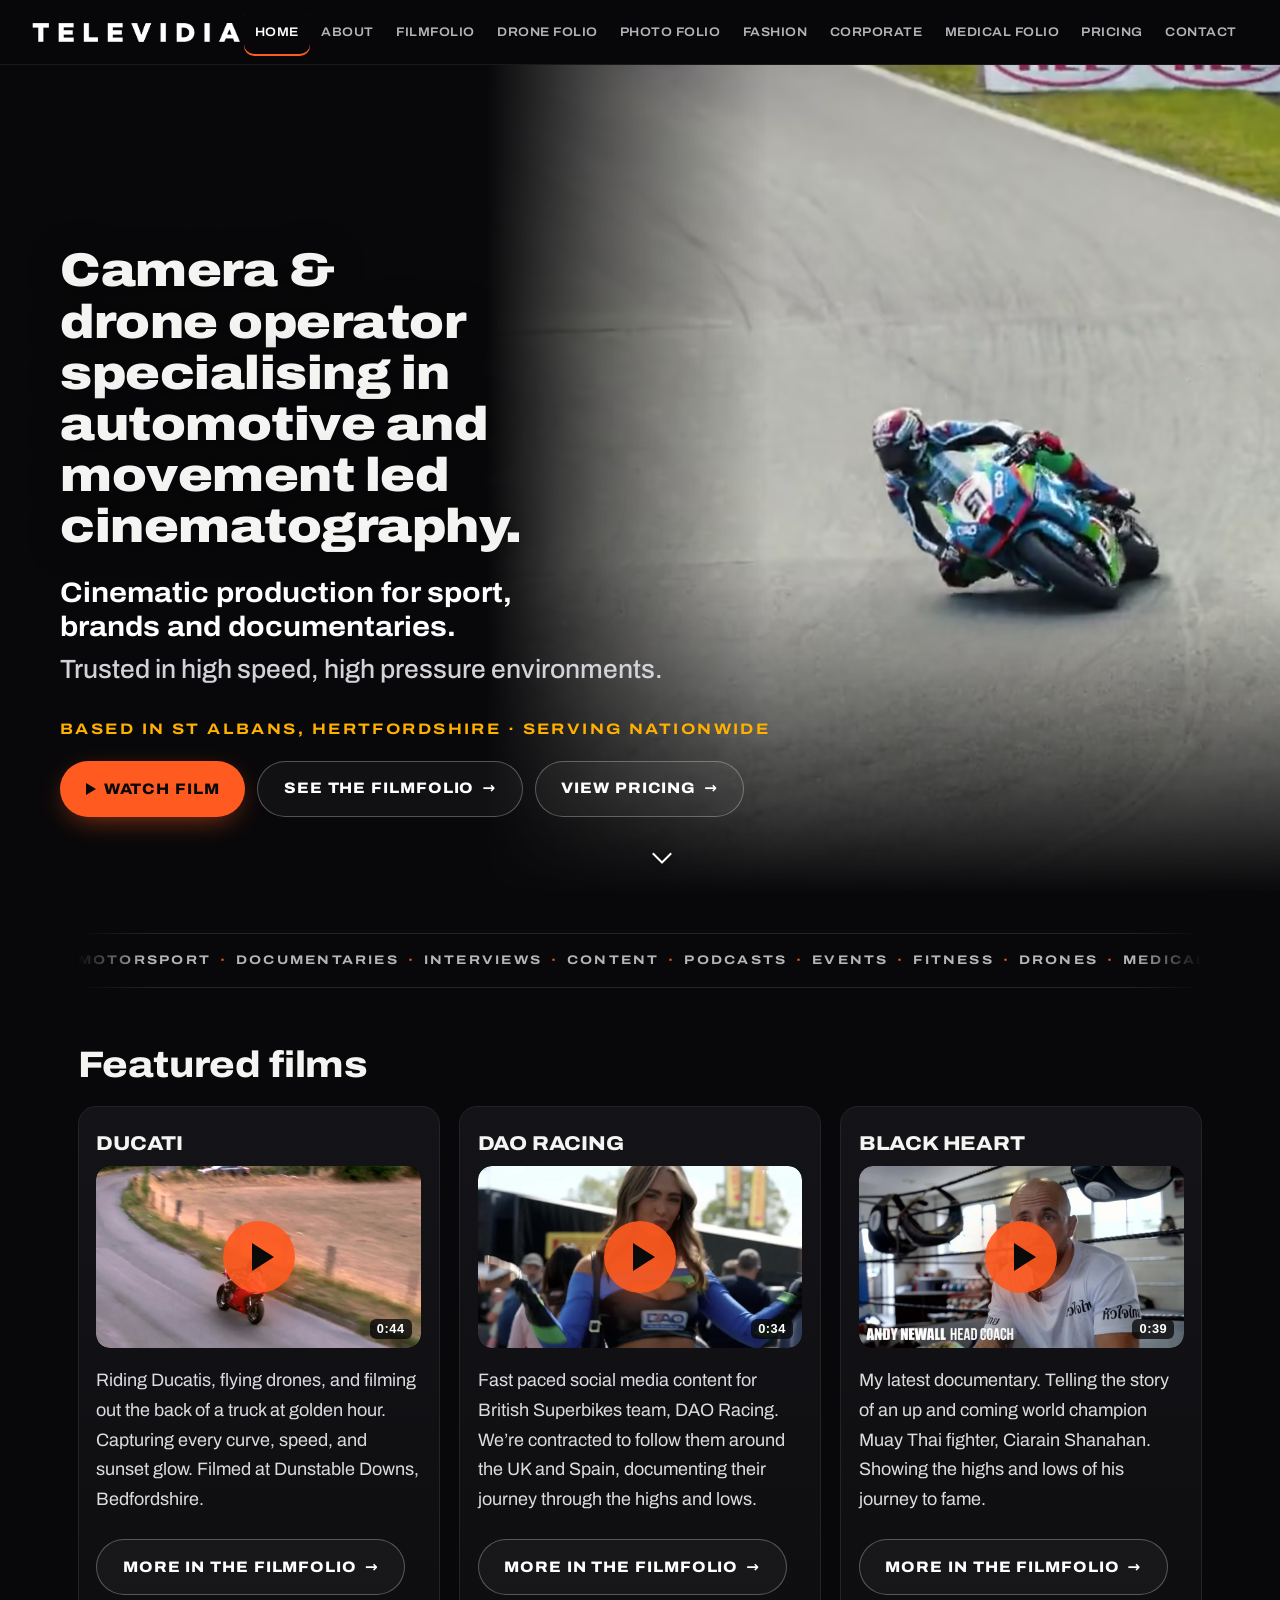
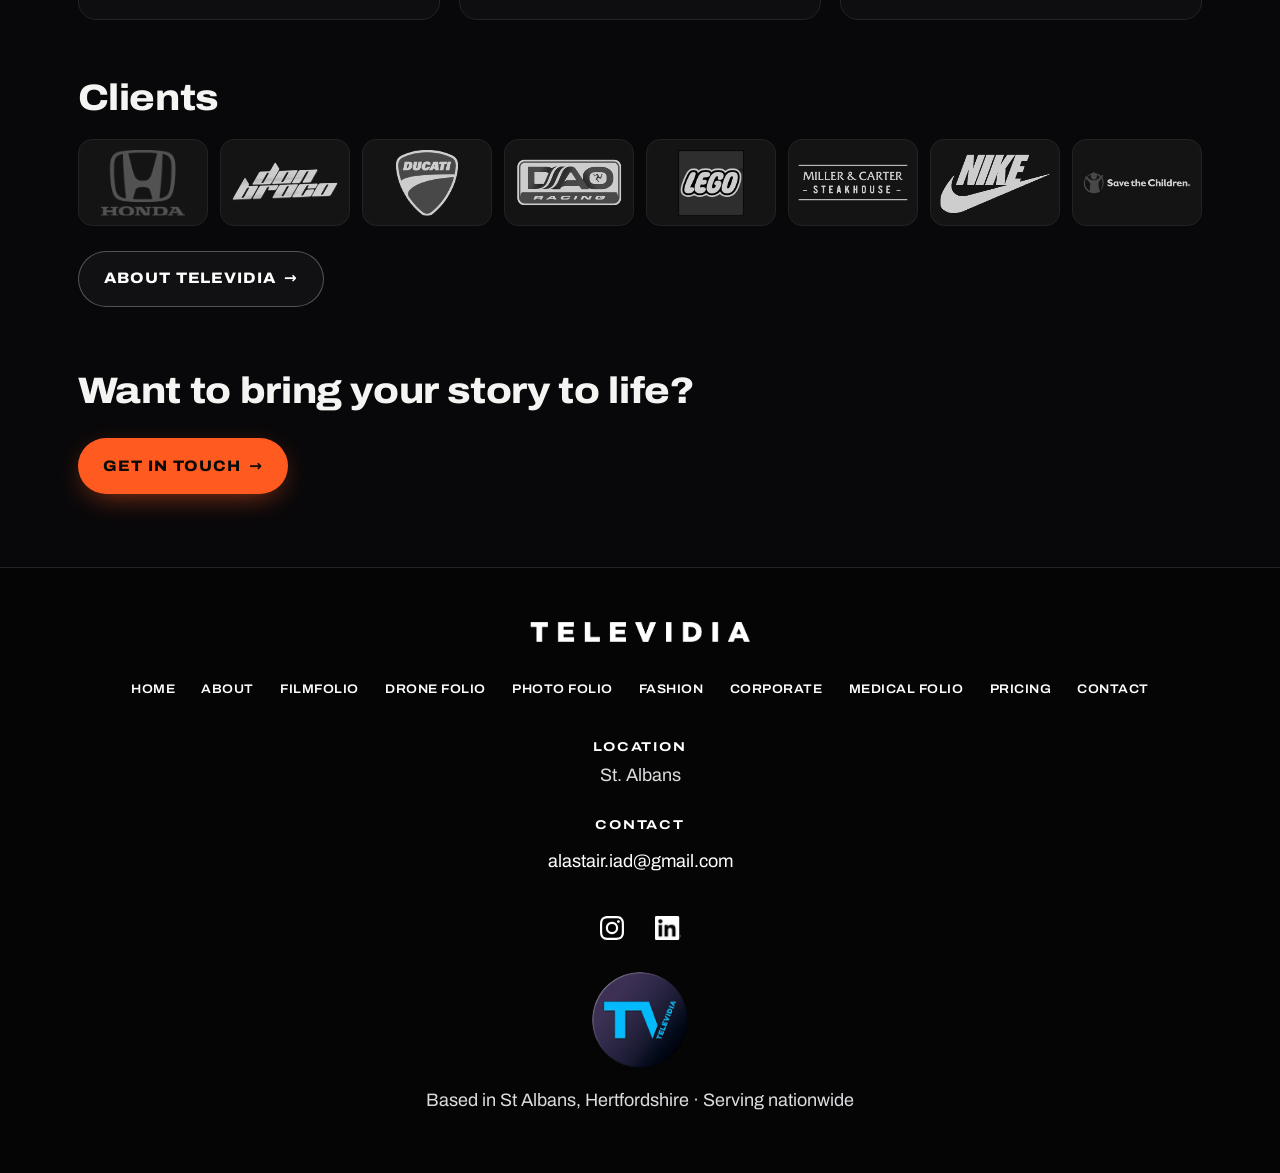
==== commit df610585: "Televidia TV badge (original file from televidia.com) in footer, contact card, favicon and apple-tou" ====
--- a/index.html
+++ b/index.html
@@ -3,7 +3,7 @@
 <meta name="viewport" content="width=device-width,initial-scale=1">
 <meta name="robots" content="noindex,nofollow">
 <title>TELEVIDIA | Camera &amp; Drone Operator, St Albans</title><meta name="description" content="Camera &amp; drone operator specialising in automotive and movement led cinematography. Based in St Albans, Hertfordshire. Serving nationwide.">
-<link rel="preload" href="fonts/archivo-var-latin.woff2" as="font" type="font/woff2" crossorigin><link rel="icon" href="img/brand/televidia-icon-144.png" type="image/png" sizes="144x144"><link rel="apple-touch-icon" href="img/brand/televidia-icon-144.png"><meta name="theme-color" content="#08080a"><link rel="stylesheet" href="style.css"></head><body>
+<link rel="preload" href="fonts/archivo-var-latin.woff2" as="font" type="font/woff2" crossorigin><link rel="icon" href="favicon-32.png" type="image/png" sizes="32x32"><link rel="icon" href="icon-192.png" type="image/png" sizes="192x192"><link rel="apple-touch-icon" href="apple-touch-icon.png" sizes="180x180"><meta name="theme-color" content="#08080a"><link rel="stylesheet" href="style.css"></head><body>
 <header><a class="logo" href="index.html" aria-label="TELEVIDIA home"><img src="img/brand/televidia-logo-white.png" alt="" width="2237" height="204"></a><button class="menu-btn" aria-expanded="false" aria-controls="nav">Menu</button><nav id="nav"><a href="index.html" aria-current=page>Home</a><a href="about.html">About</a><a href="filmfolio.html">Filmfolio</a><a href="dronefolio.html">Drone Folio</a><a href="photofolio.html">Photo Folio</a><a href="fashion.html">Fashion</a><a href="corporate.html">Corporate</a><a href="medical.html">Medical Folio</a><a href="pricing.html">Pricing</a><a href="contact.html">Contact</a></nav></header>
 <main><section class="hero"><picture><source media="(max-width:699px)" srcset="img/h/dao-hero-phone-390.webp 390w, img/h/dao-hero-phone-780.webp 780w, img/h/dao-hero-phone-1170.webp 1170w" sizes="100vw"><img class="hero-img" src="img/h/dao-hero-1600.webp" srcset="img/h/dao-hero-960.webp 960w, img/h/dao-hero-1600.webp 1600w, img/h/dao-hero-1796.webp 1796w" sizes="100vw" alt="DAO Racing rider leaning into a corner, from the DAO Racing film" fetchpriority="high" data-parallax></picture><video class="hero-img hero-vid" muted loop playsinline preload="none" aria-hidden="true" tabindex="-1" data-parallax data-av1="vid/hero-1920-av1.mp4" data-d="vid/hero-1920.mp4"></video><h1>Camera &amp; drone operator specialising in automotive and movement led cinematography.</h1>
 <p>Cinematic production for sport, brands and documentaries.</p><p class="dk">Trusted in high speed, high pressure environments.</p>
@@ -13,7 +13,7 @@
 <p class="ticker"><span class="tk"><span>MOTORSPORT</span><span>DOCUMENTARIES</span><span>INTERVIEWS</span><span>CONTENT</span><span>PODCASTS</span><span>EVENTS</span><span>FITNESS</span><span>DRONES</span><span>MEDICAL</span><span>MUSIC VIDEOS</span><span>SURGICAL</span></span><span class="tk" aria-hidden="true"><span>MOTORSPORT</span><span>DOCUMENTARIES</span><span>INTERVIEWS</span><span>CONTENT</span><span>PODCASTS</span><span>EVENTS</span><span>FITNESS</span><span>DRONES</span><span>MEDICAL</span><span>MUSIC VIDEOS</span><span>SURGICAL</span></span></p><h2>Featured films</h2><div class="grid three swipe"><article class="card"><h3>DUCATI</h3><figure class="vid"><button type="button" class="play" data-hls="https://video.squarespace-cdn.com/content/v1/65ca7602ffe0b45e8ac0eb0a/61e1c468-16a9-4a8c-bca1-d8fa0ad6f551/playlist.m3u8" aria-label="Play film: DUCATI"><img src="img/v/61e1c468.webp" alt="" loading="lazy"><span class="pbtn" aria-hidden="true"></span><span class="rt"><span class="sr">Runtime </span>0:44</span></button></figure><p>Riding Ducatis, flying drones, and filming out the back of a truck at golden hour. Capturing every curve, speed, and sunset glow. Filmed at Dunstable Downs, Bedfordshire.</p><a class="btn alt" href="filmfolio.html#ducati">More in the Filmfolio</a></article><article class="card"><h3>DAO RACING</h3><figure class="vid"><button type="button" class="play" data-hls="https://video.squarespace-cdn.com/content/v1/65ca7602ffe0b45e8ac0eb0a/d75235c8-9ab8-4c36-8a42-52fb0134476e/playlist.m3u8" aria-label="Play film: DAO RACING"><img src="img/v/d75235c8.webp" alt="" loading="lazy"><span class="pbtn" aria-hidden="true"></span><span class="rt"><span class="sr">Runtime </span>0:34</span></button></figure><p>Fast paced social media content for British Superbikes team, DAO Racing. We’re contracted to follow them around the UK and Spain, documenting their journey through the highs and lows.</p><a class="btn alt" href="filmfolio.html#dao-racing">More in the Filmfolio</a></article><article class="card"><h3>BLACK HEART</h3><figure class="vid"><button type="button" class="play" data-hls="https://video.squarespace-cdn.com/content/v1/65ca7602ffe0b45e8ac0eb0a/2c492add-1ec2-42b2-8e9a-5308eb86bb9a/playlist.m3u8" aria-label="Play film: BLACK HEART"><img src="img/v/2c492add.webp" alt="" loading="lazy"><span class="pbtn" aria-hidden="true"></span><span class="rt"><span class="sr">Runtime </span>0:39</span></button></figure><p>My latest documentary. Telling the story of an up and coming world champion Muay Thai fighter, Ciarain Shanahan. Showing the highs and lows of his journey to fame.</p><a class="btn alt" href="filmfolio.html#black-heart">More in the Filmfolio</a></article></div><h2>Clients</h2><ul class="logos strip"><li><img src="img/honda-77a0.webp" alt="Honda" loading="lazy"></li><li><img src="img/don-broco-0eba.webp" alt="Don Broco" loading="lazy"></li><li><img src="img/ducati-red-logo-01ae.webp" alt="Ducati" loading="lazy"></li><li><img src="img/dao-8740.webp" alt="DAO" loading="lazy"></li><li><img src="img/lego-logo-svg-f697.webp" alt="LEGO" loading="lazy"></li><li><img src="img/miller-carter-logo-9831.webp" alt="Miller &amp; Carter" loading="lazy"></li><li><img src="img/nike-wht-ddf3.webp" alt="Nike" loading="lazy"></li><li><img src="img/stclogo-cd1c.webp" alt="Save the Children" loading="lazy"></li></ul><p><a class="btn alt" href="about.html">About TELEVIDIA</a></p><h2>Want to bring your story to life?</h2><p class="ctas"><a class="btn" href="contact.html">Get in touch</a></p></main>
 <footer><a class="logo flogo" href="index.html" aria-label="TELEVIDIA home"><img src="img/brand/televidia-logo-white.png" alt="" width="2237" height="204"></a><nav class="fnav" aria-label="Footer"><a href="index.html">Home</a><a href="about.html">About</a><a href="filmfolio.html">Filmfolio</a><a href="dronefolio.html">Drone Folio</a><a href="photofolio.html">Photo Folio</a><a href="fashion.html">Fashion</a><a href="corporate.html">Corporate</a><a href="medical.html">Medical Folio</a><a href="pricing.html">Pricing</a><a href="contact.html">Contact</a></nav><p><strong>Location</strong><br>St. Albans</p><p><strong>Contact</strong><br><a href="mailto:alastair.iad@gmail.com">alastair.iad@gmail.com</a></p>
 <p class="social"><a class="si" href="https://instagram.com/televidia_uk" aria-label="TELEVIDIA on Instagram" rel="noopener"><img class="si-ig" src="img/brand/instagram-glyph-white.svg" alt="" width="24" height="24"></a><a class="si" href="https://www.linkedin.com/in/alastair-dell-41767b195/" aria-label="TELEVIDIA on LinkedIn" rel="noopener"><img class="si-li" src="img/brand/linkedin-inbug-white.png" alt="" width="26" height="24"></a></p>
-<p>Based in St Albans, Hertfordshire · Serving nationwide</p></footer>
+<img class="fbadge" src="img/brand/televidia-badge-480.webp" alt="TELEVIDIA" width="96" height="96" loading="lazy"><p>Based in St Albans, Hertfordshire · Serving nationwide</p></footer>
 <script>
 (function(){var v=document.querySelector('.hero-vid');if(!v)return;var c=navigator.connection;if((c&&c.saveData)||matchMedia('(prefers-reduced-motion: reduce)').matches||matchMedia('(max-width:699px)').matches){v.remove();return}
 function lb(){return document.body.classList.contains('lb-open')}v.addEventListener('play',function(){if(lb())v.pause()});
--- a/style.css
+++ b/style.css
@@ -172,3 +172,14 @@
 .si-ig{width:24px;height:24px}.si-li{width:auto;height:24px}
 .sbtn{gap:.65rem}.sbtn img{height:22px;width:auto}
 @media(min-width:700px){.hero .ctas{margin-bottom:1.25rem}}
+/* r11: Televidia badge, enquiry form */
+footer .fbadge{width:96px;height:96px;margin:1.2rem auto .4rem;border-radius:50%}
+.contact .cbadge{width:96px;height:96px;border-radius:50%;margin:0 0 .8rem}
+.enq{display:grid;gap:1rem;margin:0 0 1.5rem}.enq fieldset{border:0;padding:0;margin:0}.enq legend{padding:0;margin-bottom:.35rem;font-weight:700}
+.enq label{display:block;font-weight:700}.enq label>input,.enq label>textarea{display:block;margin-top:.35rem}.enq .two{display:grid;gap:1rem}.enq .two label{font-weight:400;color:var(--mut)}
+.enq .req{font-weight:400;color:var(--mut);font-size:.85em}
+.enq input,.enq textarea{font:inherit;color:var(--fg);background:#0b0b0e;border:1px solid var(--line);border-radius:10px;padding:.8rem .9rem;min-height:52px;width:100%;box-sizing:border-box;color-scheme:dark}
+.enq input:focus,.enq textarea:focus{border-color:var(--acc2);outline:none;box-shadow:0 0 0 3px rgba(255,176,0,.25)}
+.enq .btn{font-size:1.1rem;min-height:60px}.ferr{color:#ffb4a0;margin:0}
+.sent{padding:1rem 0 1.5rem}.sent h3{font-size:2rem;margin:0 0 .3rem}.sent:focus{outline:none}
+@media(min-width:700px){.enq .two{grid-template-columns:1fr 1fr}.contact .cbadge{float:right;width:120px;height:120px;margin:0 0 1rem 1rem}}
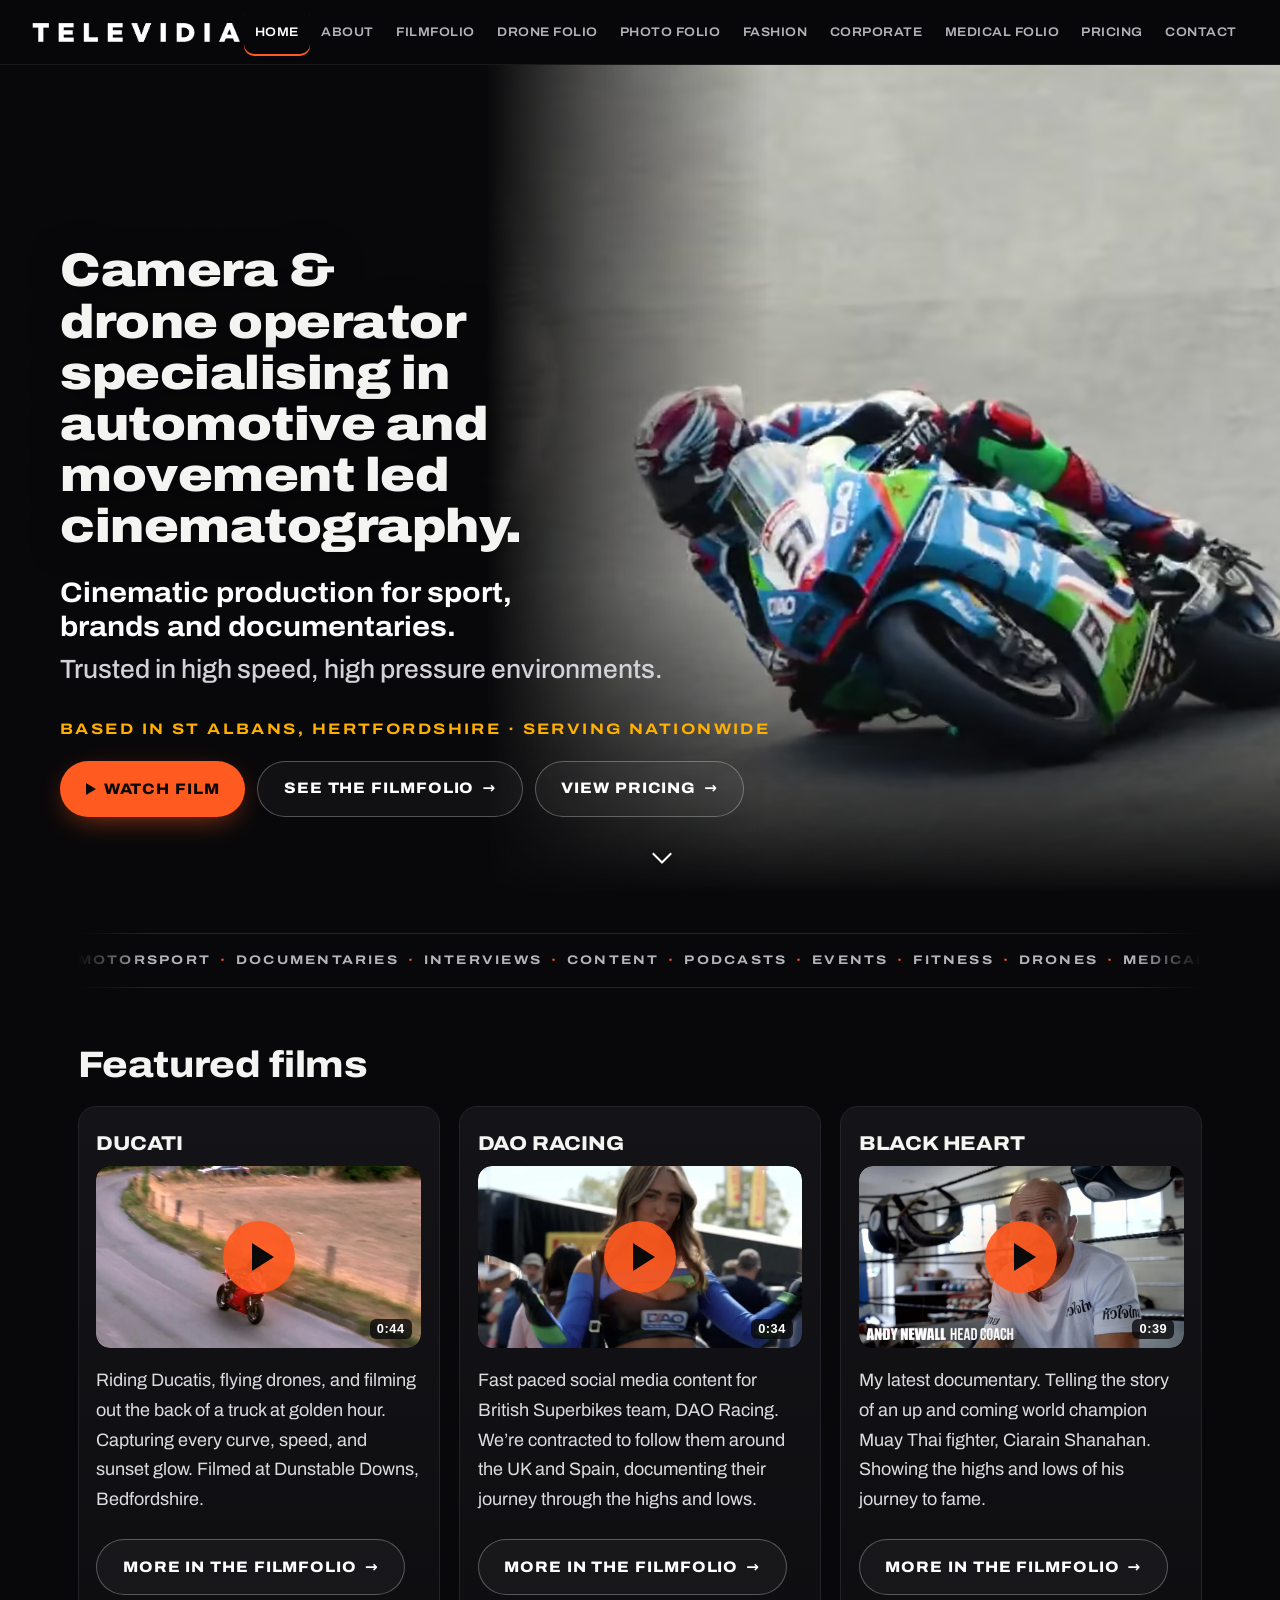
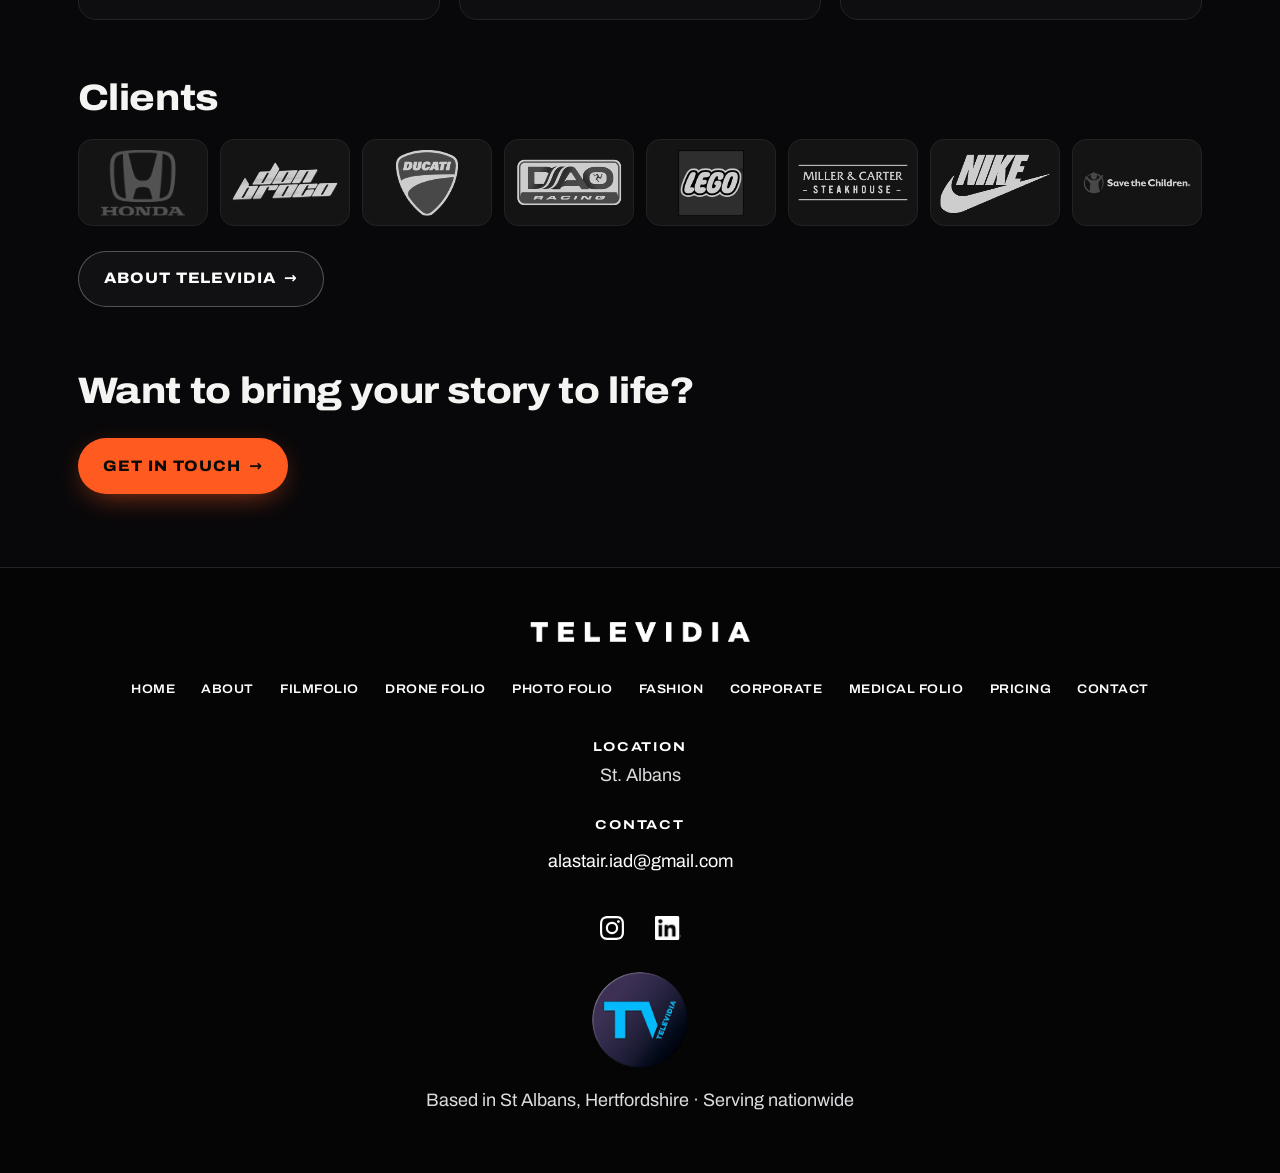
==== commit 94b72f9c: "Films play with sound: use full hls.js (light build drops separate audio renditions); unmute player " ====
--- a/index.html
+++ b/index.html
@@ -22,15 +22,15 @@
 document.readyState==='complete'?idle():addEventListener('load',idle,{once:true})})();
 document.querySelector('.menu-btn').onclick=function(){var o=document.body.classList.toggle('nav-open');this.setAttribute('aria-expanded',o)};
 function attach(v,u){function nat(){v.src=u;v.play().catch(function(){})}
-function go(){if(Hls.isSupported()){var h=new Hls();h.loadSource(u);h.attachMedia(v);h.on(Hls.Events.MANIFEST_PARSED,function(){v.play().catch(function(){})});v._h=h}else if(v.canPlayType('application/vnd.apple.mpegurl')){nat()}}
-if(window.Hls){go()}else{var s=document.createElement('script');s.src='hls.light.min.js';s.onload=go;s.onerror=nat;document.head.appendChild(s)}}
+function go(){v.muted=false;v.volume=1;if(Hls.isSupported()){var h=new Hls();h.loadSource(u);h.attachMedia(v);h.on(Hls.Events.MANIFEST_PARSED,function(){v.play().catch(function(){})});v._h=h}else if(v.canPlayType('application/vnd.apple.mpegurl')){nat()}}
+if(window.Hls){go()}else{var s=document.createElement('script');s.src='hls.min.js';s.onload=go;s.onerror=nat;document.head.appendChild(s)}}
 document.querySelectorAll('button.play').forEach(function(b){b.addEventListener('click',function(){var v=document.createElement('video');v.controls=true;v.playsInline=true;v.autoplay=true;v.poster=b.querySelector('img').src;v.setAttribute('aria-label',b.getAttribute('aria-label').replace('Play film: ',''));
 attach(v,b.dataset.hls);b.replaceWith(v);v.focus();v.play&&v.play().catch(function(){})})});
 document.querySelectorAll('.watch').forEach(function(b){b.addEventListener('click',function(){var hv=document.querySelector('.hero-vid');hv&&hv.pause();var d=document.createElement('div');d.className='lb';d.setAttribute('role','dialog');d.setAttribute('aria-modal','true');d.setAttribute('aria-label',b.dataset.title);var c=document.createElement('button');c.type='button';c.className='lb-x';c.setAttribute('aria-label','Close film');c.textContent='×';var v=document.createElement('video');v.controls=true;v.playsInline=true;v.autoplay=true;v.setAttribute('aria-label',b.dataset.title);d.appendChild(v);d.appendChild(c);document.body.appendChild(d);document.body.classList.add('lb-open');
 function close(){if(!d.parentNode)return;v.pause();v._h&&v._h.destroy();d.remove();document.body.classList.remove('lb-open');document.removeEventListener('keydown',k);if(document.fullscreenElement)document.exitFullscreen().catch(function(){});if(hv&&hv.isConnected&&hv.querySelector('source'))hv.play().catch(function(){});b.focus()}
 function k(e){if(e.key==='Escape')close()}
 c.onclick=close;document.addEventListener('keydown',k);document.addEventListener('fullscreenchange',function f(){if(!document.fullscreenElement){document.removeEventListener('fullscreenchange',f);close()}});
-attach(v,b.dataset.hls);if(d.requestFullscreen)d.requestFullscreen().catch(function(){});c.focus();v.play().catch(function(){})})});
+v.muted=false;v.volume=1;attach(v,b.dataset.hls);if(d.requestFullscreen)d.requestFullscreen().catch(function(){});c.focus();v.play().catch(function(){})})});
 document.querySelectorAll('.dgrid .card>p').forEach(function(p){p.classList.add('cl');if(p.scrollHeight<=p.clientHeight+2){p.classList.remove('cl');return}var m=document.createElement('button');m.type='button';m.className='more';m.textContent='More';m.setAttribute('aria-expanded','false');m.onclick=function(){var o=p.classList.toggle('cl');m.textContent=o?'More':'Less';m.setAttribute('aria-expanded',!o)};p.after(m)});
 </script><script>
 (function(){var rm=window.matchMedia('(prefers-reduced-motion: reduce)');if(rm.matches||!('IntersectionObserver' in window))return;
--- a/style.css
+++ b/style.css
@@ -181,5 +181,6 @@
 .enq input,.enq textarea{font:inherit;color:var(--fg);background:#0b0b0e;border:1px solid var(--line);border-radius:10px;padding:.8rem .9rem;min-height:52px;width:100%;box-sizing:border-box;color-scheme:dark}
 .enq input:focus,.enq textarea:focus{border-color:var(--acc2);outline:none;box-shadow:0 0 0 3px rgba(255,176,0,.25)}
 .enq .btn{font-size:1.1rem;min-height:60px}.ferr{color:#ffb4a0;margin:0}
-.sent{padding:1rem 0 1.5rem}.sent h3{font-size:2rem;margin:0 0 .3rem}.sent:focus{outline:none}
+.sent{padding:1rem 0 1.5rem}.sent h3{font-size:1.6rem;margin:0 0 .3rem}.sent:focus{outline:none}
 @media(min-width:700px){.enq .two{grid-template-columns:1fr 1fr}.contact .cbadge{float:right;width:120px;height:120px;margin:0 0 1rem 1rem}}
+.enq[hidden],.sent[hidden]{display:none}
